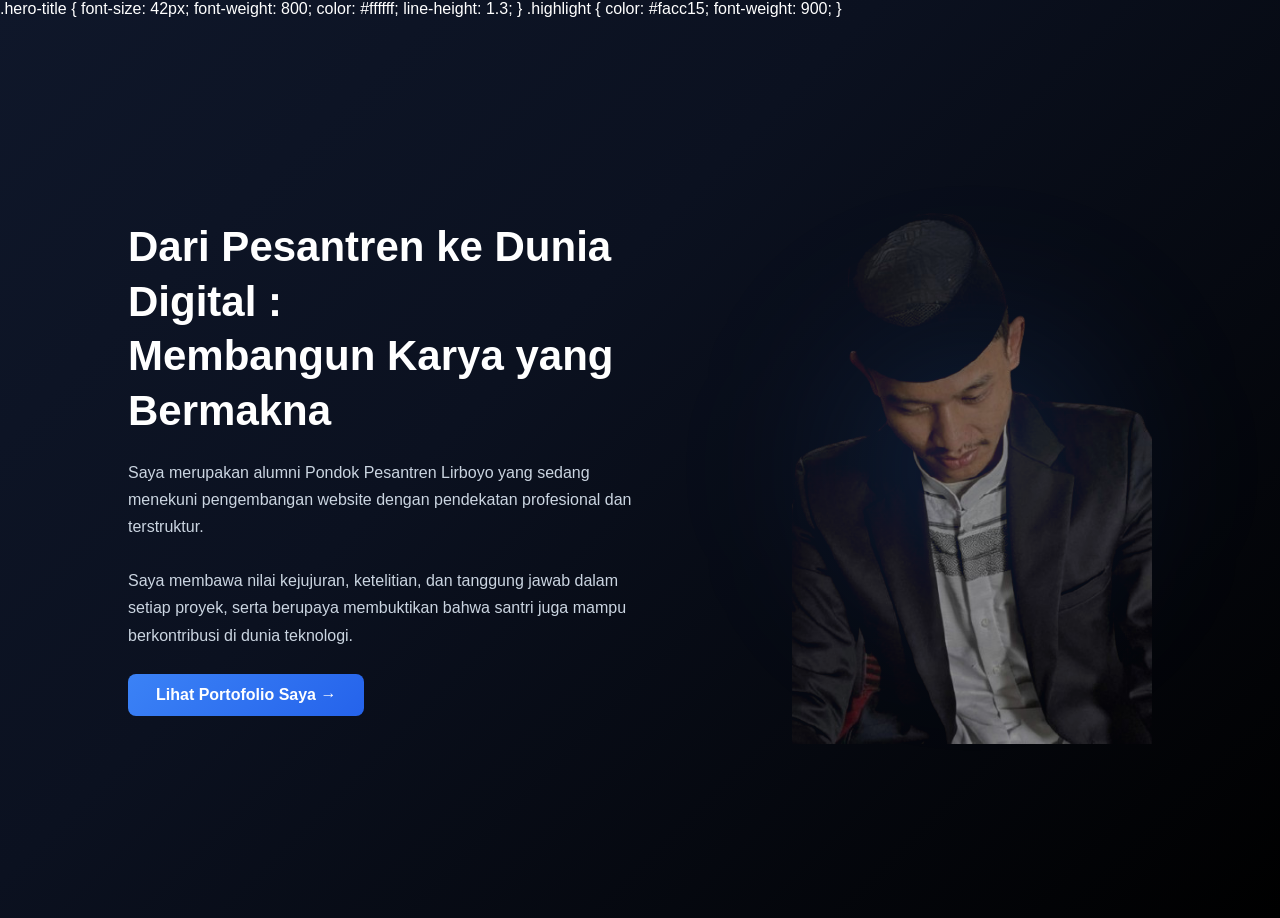
==== index.html @ 4171768c "Update index.html" ====
<!DOCTYPE html>
<html lang="id">
<head>
  <link rel="stylesheet" href="style.css">
<meta charset="UTF-8">
<meta name="viewport" content="width=device-width, initial-scale=1.0">
<title>Hazim Web Desain</title>

<style>
* {
  margin: 0;
  padding: 0;
  box-sizing: border-box;
}

body {
  font-family: Arial, sans-serif;
  color: white;

  /* GRADASI SAMA KAYAK WEB LU */
  background: linear-gradient(135deg, #0f172a 0%, #0b1120 40%, #000000 100%);
}

/* HERO */
.hero {
  display: flex;
  align-items: center;
  justify-content: space-between;
  padding: 80px 10%;
  min-height: 100vh;
}

/* TEXT */
.hero-text {
  max-width: 520px;
  animation: fadeUp 1s ease;
}

.hero-text h1 {
  font-size: 42px;
  line-height: 1.3;
  margin-bottom: 20px;
}

.hero-text p {
  color: #cbd5e1;
  line-height: 1.7;
  margin-bottom: 25px;
}

/* BUTTON */
.btn {
  display: inline-block;
  background: linear-gradient(135deg, #3b82f6, #2563eb);
  padding: 12px 28px;
  color: white;
  text-decoration: none;
  border-radius: 8px;
  transition: 0.3s ease;
}

.btn:hover {
  transform: translateY(-2px);
  box-shadow: 0 10px 25px rgba(59,130,246,0.4);
}

/* IMAGE AREA */
.hero-image {
  position: relative;
}

/* 🔥 BLENDING AURA (INI KUNCI NYATU) */
.hero-image::before {
  content: "";
  position: absolute;
  width: 350px;
  height: 350px;
  background: radial-gradient(circle, rgba(59,130,246,0.25), transparent 70%);
  top: 50%;
  left: 50%;
  transform: translate(-50%, -50%);
  filter: blur(80px);
  z-index: -1;
}

/* FOTO */
.hero-image img {
  max-width: 360px;

  /* 🔥 BLENDING REAL */
  mix-blend-mode: lighten;
  opacity: 0.95;

  filter:
    drop-shadow(0 30px 60px rgba(0,0,0,0.8))
    contrast(1.05)
    brightness(0.95);
}

/* TRANSITION */
.transition {
  position: fixed;
  inset: 0;
  background: #000;
  z-index: 999;
  opacity: 0;
  pointer-events: none;
  transition: 0.5s ease;
}

.transition.active {
  opacity: 1;
}

/* ANIMATION */
@keyframes fadeUp {
  from {
    opacity: 0;
    transform: translateY(40px);
  }
  to {
    opacity: 1;
    transform: translateY(0);
  }
}

/* MOBILE */
@media (max-width: 768px) {
  .hero {
    flex-direction: column;
    text-align: center;
  }

  .hero-image {
    margin-top: 40px;
  }
}
</style>
  .hero-title {
  font-size: 42px;
  font-weight: 800;
  color: #ffffff;
  line-height: 1.3;
}

.highlight {
  color: #facc15;
  font-weight: 900;
}
</head>

<body>

<div class="transition" id="transition"></div>

<section class="hero">

  <div class="hero-text">
    <h1 class="hero-title">
  Dari Pesantren ke Dunia Digital : <br>
  <span class="highlight">Membangun Karya</span> yang Bermakna
</h1>

    <p>
      Saya merupakan alumni Pondok Pesantren Lirboyo yang sedang menekuni 
      pengembangan website dengan pendekatan profesional dan terstruktur.
      <br><br>
      Saya membawa nilai kejujuran, ketelitian, dan tanggung jawab dalam setiap proyek,
      serta berupaya membuktikan bahwa santri juga mampu berkontribusi di dunia teknologi.
    </p>

    <a href="./home.html"
       class="btn"
       onclick="goPage(event)">
       Lihat Portofolio Saya →
    </a>
  </div>

  <div class="hero-image">
    <img src="branding.png" alt="Hazim">
  </div>

</section>

<script>
function goPage(e){
  e.preventDefault();
  document.getElementById('transition').classList.add('active');

  setTimeout(() => {
    window.location.href = "./home.html";
  }, 400);
}
</script>

</body>
</html>
---- style.css ----
.btn {
  background: #6c5ce7;
  color: white;
  padding: 12px 24px;
  border-radius: 8px;
  text-decoration: none;
  display: inline-block;
  font-weight: 600;
  transition: 0.3s;
}

.btn:hover {
  background: #5a4bd1;
}
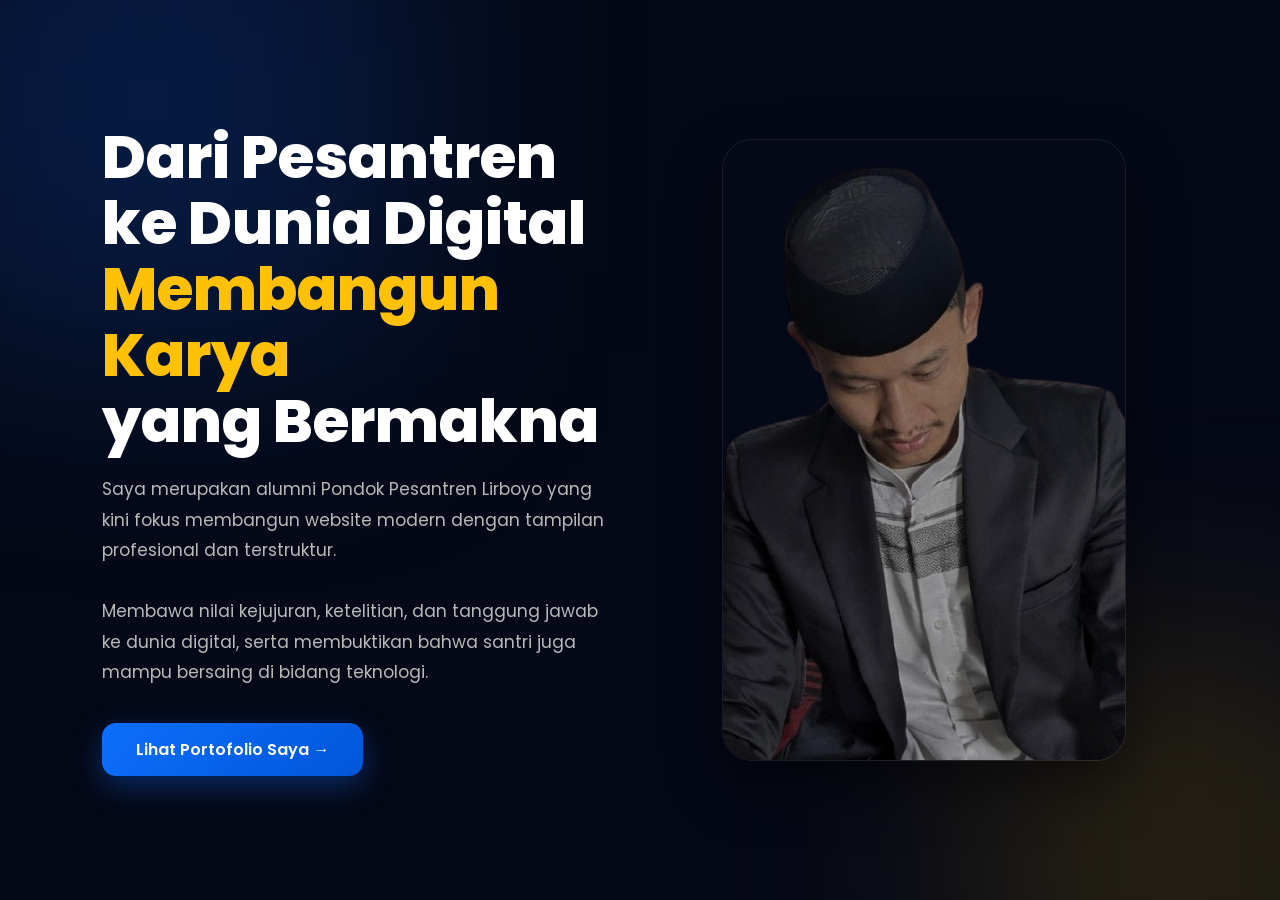
==== commit 176ba9f5: "Update index.html" ====
--- a/index.html
+++ b/index.html
@@ -1,152 +1,153 @@
 <!DOCTYPE html>
 <html lang="id">
 <head>
-  <link rel="stylesheet" href="style.css">
-<meta charset="UTF-8">
-<meta name="viewport" content="width=device-width, initial-scale=1.0">
-<title>Hazim Web Desain</title>
+  <meta charset="UTF-8">
+  <meta name="viewport" content="width=device-width, initial-scale=1.0">
+  <title>Hazim Web Desain</title>
 
-<style>
-* {
-  margin: 0;
-  padding: 0;
-  box-sizing: border-box;
-}
+  <link href="https://fonts.googleapis.com/css2?family=Poppins:wght@300;400;600;800&display=swap" rel="stylesheet">
 
-body {
-  font-family: Arial, sans-serif;
-  color: white;
+  <style>
+    *{
+      margin:0;
+      padding:0;
+      box-sizing:border-box;
+      font-family:'Poppins',sans-serif;
+    }
 
-  /* GRADASI SAMA KAYAK WEB LU */
-  background: linear-gradient(135deg, #0f172a 0%, #0b1120 40%, #000000 100%);
-}
+    body{
+      background:#050816;
+      color:white;
+      overflow:hidden;
+    }
 
-/* HERO */
-.hero {
-  display: flex;
-  align-items: center;
-  justify-content: space-between;
-  padding: 80px 10%;
-  min-height: 100vh;
-}
+    /* BACKGROUND EFFECT (SAMA PERSIS) */
+    body::before{
+      content:'';
+      position:fixed;
+      width:500px;
+      height:500px;
+      background:#0d6efd30;
+      filter:blur(120px);
+      top:-150px;
+      left:-100px;
+      z-index:-1;
+    }
 
-/* TEXT */
-.hero-text {
-  max-width: 520px;
-  animation: fadeUp 1s ease;
-}
+    body::after{
+      content:'';
+      position:fixed;
+      width:400px;
+      height:400px;
+      background:#ffc10725;
+      filter:blur(120px);
+      bottom:-150px;
+      right:-100px;
+      z-index:-1;
+    }
 
-.hero-text h1 {
-  font-size: 42px;
-  line-height: 1.3;
-  margin-bottom: 20px;
-}
+    /* HERO */
+    .hero{
+      min-height:100vh;
+      display:flex;
+      align-items:center;
+      justify-content:space-between;
+      padding:100px 8%;
+      gap:60px;
+    }
 
-.hero-text p {
-  color: #cbd5e1;
-  line-height: 1.7;
-  margin-bottom: 25px;
-}
+    .hero-text{
+      flex:1;
+      max-width:600px;
+      animation:fadeUp 1s ease;
+    }
 
-/* BUTTON */
-.btn {
-  display: inline-block;
-  background: linear-gradient(135deg, #3b82f6, #2563eb);
-  padding: 12px 28px;
-  color: white;
-  text-decoration: none;
-  border-radius: 8px;
-  transition: 0.3s ease;
-}
+    /* 🔥 JUDUL SAMA FEEL HOMEPAGE */
+    .hero-title{
+      font-size:60px;
+      line-height:1.1;
+      font-weight:800;
+      margin-bottom:20px;
+    }
 
-.btn:hover {
-  transform: translateY(-2px);
-  box-shadow: 0 10px 25px rgba(59,130,246,0.4);
-}
+    .highlight{
+      color:#ffc107;
+    }
 
-/* IMAGE AREA */
-.hero-image {
-  position: relative;
-}
+    .hero-text p{
+      color:#b9b9b9;
+      font-size:17px;
+      line-height:1.8;
+      margin-bottom:35px;
+    }
 
-/* 🔥 BLENDING AURA (INI KUNCI NYATU) */
-.hero-image::before {
-  content: "";
-  position: absolute;
-  width: 350px;
-  height: 350px;
-  background: radial-gradient(circle, rgba(59,130,246,0.25), transparent 70%);
-  top: 50%;
-  left: 50%;
-  transform: translate(-50%, -50%);
-  filter: blur(80px);
-  z-index: -1;
-}
+    .btn{
+      display:inline-block;
+      padding:14px 34px;
+      background:linear-gradient(135deg,#0d6efd,#0057d8);
+      border-radius:14px;
+      color:white;
+      text-decoration:none;
+      font-weight:600;
+      transition:.3s;
+      box-shadow:0 10px 30px rgba(13,110,253,.35);
+    }
 
-/* FOTO */
-.hero-image img {
-  max-width: 360px;
+    .btn:hover{
+      transform:translateY(-4px);
+    }
 
-  /* 🔥 BLENDING REAL */
-  mix-blend-mode: lighten;
-  opacity: 0.95;
+    .hero-image{
+      flex:1;
+      display:flex;
+      justify-content:center;
+    }
 
-  filter:
-    drop-shadow(0 30px 60px rgba(0,0,0,0.8))
-    contrast(1.05)
-    brightness(0.95);
-}
+    .hero-image img{
+      max-width:500px;
+      border-radius:30px;
+      box-shadow:0 25px 60px rgba(0,0,0,.45);
+      border:1px solid rgba(255,255,255,.08);
+    }
 
-/* TRANSITION */
-.transition {
-  position: fixed;
-  inset: 0;
-  background: #000;
-  z-index: 999;
-  opacity: 0;
-  pointer-events: none;
-  transition: 0.5s ease;
-}
+    /* TRANSITION */
+    .transition{
+      position:fixed;
+      inset:0;
+      background:#000;
+      opacity:0;
+      pointer-events:none;
+      transition:.5s;
+      z-index:999;
+    }
 
-.transition.active {
-  opacity: 1;
-}
+    .transition.active{
+      opacity:1;
+    }
 
-/* ANIMATION */
-@keyframes fadeUp {
-  from {
-    opacity: 0;
-    transform: translateY(40px);
-  }
-  to {
-    opacity: 1;
-    transform: translateY(0);
-  }
-}
+    @keyframes fadeUp{
+      from{
+        opacity:0;
+        transform:translateY(40px);
+      }
+      to{
+        opacity:1;
+        transform:translateY(0);
+      }
+    }
 
-/* MOBILE */
-@media (max-width: 768px) {
-  .hero {
-    flex-direction: column;
-    text-align: center;
-  }
+    @media(max-width:900px){
+      .hero{
+        flex-direction:column;
+        text-align:center;
+      }
 
-  .hero-image {
-    margin-top: 40px;
-  }
-}
-</style>
-  .hero-title {
-  font-size: 42px;
-  font-weight: 800;
-  color: #ffffff;
-  line-height: 1.3;
-}
+      .hero-title{
+        font-size:42px;
+      }
+    }
 
-.highlight {
-  color: #facc15;
-  font-weight: 900;
-}
+  </style>
 </head>
 
 <body>
@@ -156,28 +157,29 @@
 <section class="hero">
 
   <div class="hero-text">
+
     <h1 class="hero-title">
-  Dari Pesantren ke Dunia Digital : <br>
-  <span class="highlight">Membangun Karya</span> yang Bermakna
-</h1>
+      Dari Pesantren ke Dunia Digital <br>
+      <span class="highlight">Membangun Karya</span><br>
+      yang Bermakna
+    </h1>
 
     <p>
-      Saya merupakan alumni Pondok Pesantren Lirboyo yang sedang menekuni 
-      pengembangan website dengan pendekatan profesional dan terstruktur.
+      Saya merupakan alumni Pondok Pesantren Lirboyo yang kini fokus
+      membangun website modern dengan tampilan profesional dan terstruktur.
       <br><br>
-      Saya membawa nilai kejujuran, ketelitian, dan tanggung jawab dalam setiap proyek,
-      serta berupaya membuktikan bahwa santri juga mampu berkontribusi di dunia teknologi.
+      Membawa nilai kejujuran, ketelitian, dan tanggung jawab ke dunia digital,
+      serta membuktikan bahwa santri juga mampu bersaing di bidang teknologi.
     </p>
 
-    <a href="./home.html"
-       class="btn"
-       onclick="goPage(event)">
-       Lihat Portofolio Saya →
+    <a href="home.html" class="btn" onclick="goPage(event)">
+      Lihat Portofolio Saya →
     </a>
+
   </div>
 
   <div class="hero-image">
-    <img src="branding.png" alt="Hazim">
+    <img src="branding.png" alt="branding">
   </div>
 
 </section>
@@ -188,7 +190,7 @@
   document.getElementById('transition').classList.add('active');
 
   setTimeout(() => {
-    window.location.href = "./home.html";
+    window.location.href = "home.html";
   }, 400);
 }
 </script>
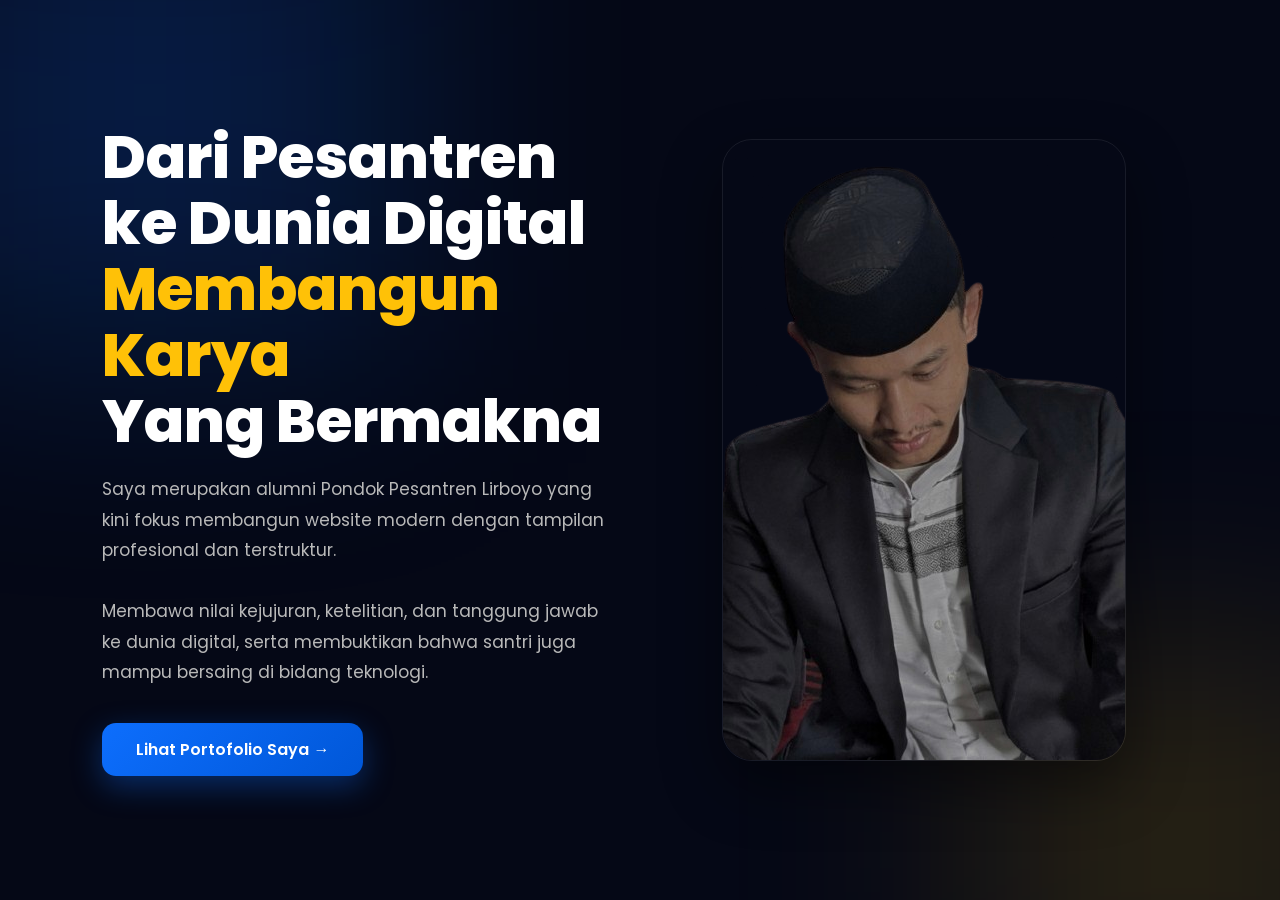
==== commit 21fd9337: "Update index.html" ====
--- a/index.html
+++ b/index.html
@@ -161,7 +161,7 @@
     <h1 class="hero-title">
       Dari Pesantren ke Dunia Digital <br>
       <span class="highlight">Membangun Karya</span><br>
-      yang Bermakna
+      Yang Bermakna
     </h1>
 
     <p>
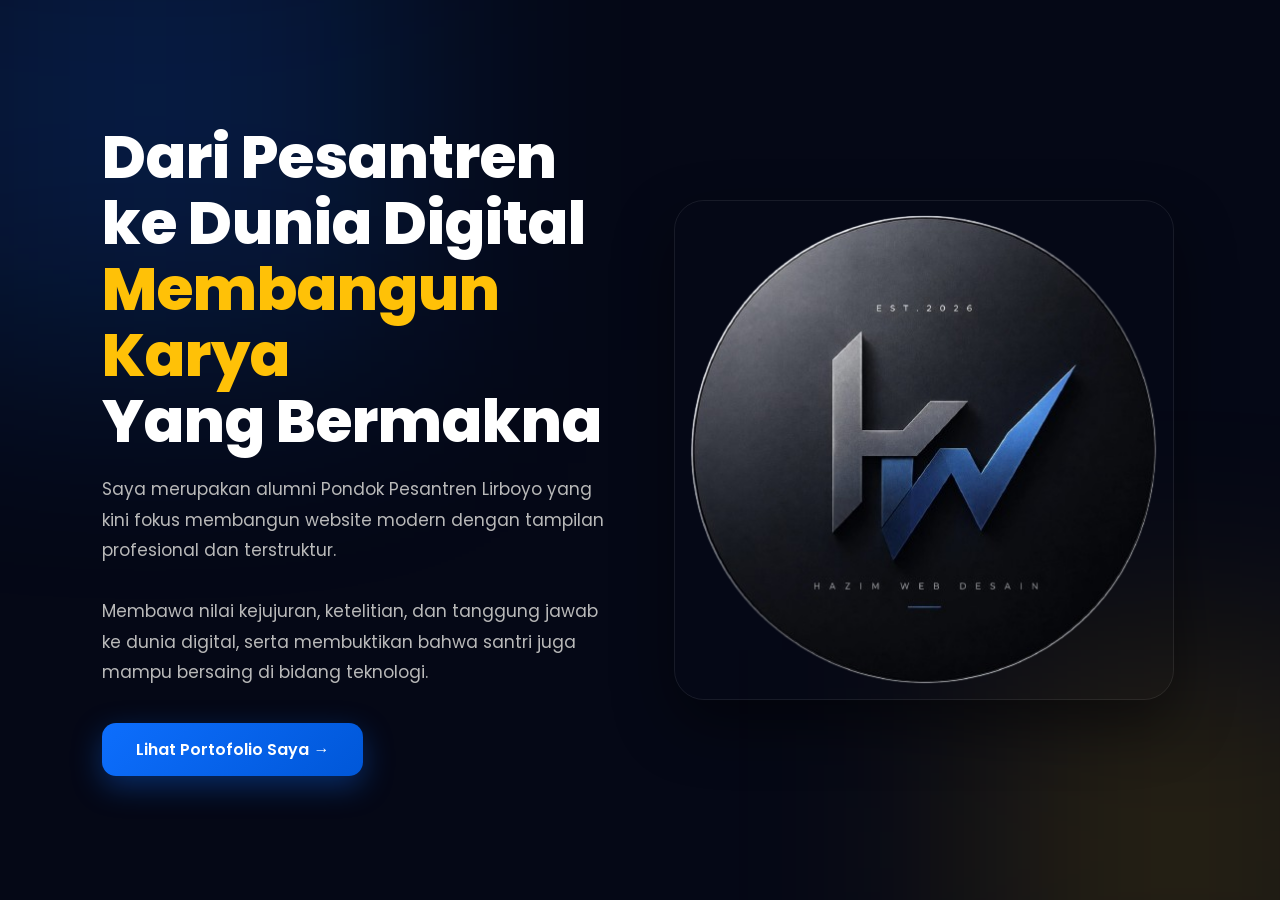
==== commit 9047278a: "Update index.html" ====
--- a/index.html
+++ b/index.html
@@ -179,7 +179,7 @@
   </div>
 
   <div class="hero-image">
-    <img src="branding.png" alt="branding">
+    <img src="logo.png" alt="logo">
   </div>
 
 </section>
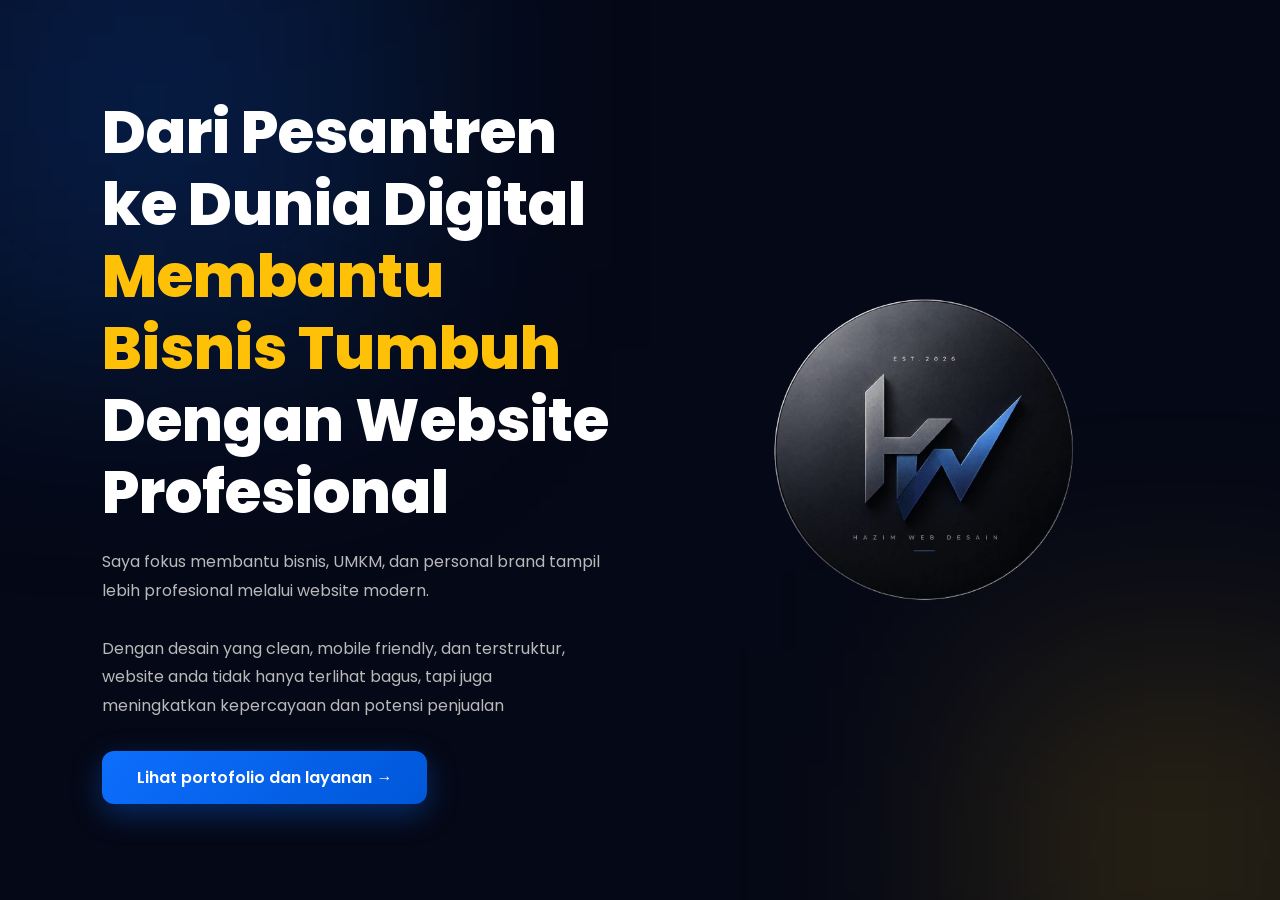
==== commit 3f6d35f2: "Update index.html" ====
--- a/index.html
+++ b/index.html
@@ -1,199 +1,194 @@
 <!DOCTYPE html>
 <html lang="id">
 <head>
-  <meta charset="UTF-8">
-  <meta name="viewport" content="width=device-width, initial-scale=1.0">
-  <title>Hazim Web Desain</title>
+<meta charset="UTF-8">
+<meta name="viewport" content="width=device-width, initial-scale=1.0">
+<title>Hazim Web Desain</title>
 
-  <link href="https://fonts.googleapis.com/css2?family=Poppins:wght@300;400;600;800&display=swap" rel="stylesheet">
+<link href="https://fonts.googleapis.com/css2?family=Poppins:wght@400;600;800&display=swap" rel="stylesheet">
 
-  <style>
-    *{
-      margin:0;
-      padding:0;
-      box-sizing:border-box;
-      font-family:'Poppins',sans-serif;
-    }
+<style>
+*{
+  margin:0;
+  padding:0;
+  box-sizing:border-box;
+  font-family:'Poppins',sans-serif;
+}
 
-    body{
-      background:#050816;
-      color:white;
-      overflow:hidden;
-    }
+body{
+  background:#050816;
+  color:white;
+  overflow-x:hidden;
+}
 
-    /* BACKGROUND EFFECT (SAMA PERSIS) */
-    body::before{
-      content:'';
-      position:fixed;
-      width:500px;
-      height:500px;
-      background:#0d6efd30;
-      filter:blur(120px);
-      top:-150px;
-      left:-100px;
-      z-index:-1;
-    }
+/* BACKGROUND GLOW */
+body::before{
+  content:'';
+  position:fixed;
+  width:500px;
+  height:500px;
+  background:#0d6efd30;
+  filter:blur(120px);
+  top:-150px;
+  left:-100px;
+  z-index:-1;
+}
 
-    body::after{
-      content:'';
-      position:fixed;
-      width:400px;
-      height:400px;
-      background:#ffc10725;
-      filter:blur(120px);
-      bottom:-150px;
-      right:-100px;
-      z-index:-1;
-    }
+body::after{
+  content:'';
+  position:fixed;
+  width:400px;
+  height:400px;
+  background:#ffc10725;
+  filter:blur(120px);
+  bottom:-150px;
+  right:-100px;
+  z-index:-1;
+}
 
-    /* HERO */
-    .hero{
-      min-height:100vh;
-      display:flex;
-      align-items:center;
-      justify-content:space-between;
-      padding:100px 8%;
-      gap:60px;
-    }
+/* HERO */
+.hero{
+  min-height:100vh;
+  display:flex;
+  align-items:center;
+  justify-content:space-between;
+  padding:80px 8%;
+  gap:60px;
+  flex-wrap:wrap;
+}
 
-    .hero-text{
-      flex:1;
-      max-width:600px;
-      animation:fadeUp 1s ease;
-    }
+/* TEXT */
+.hero-text{
+  flex:1;
+  min-width:300px;
+  animation:fadeUp 1s ease;
+}
 
-    /* 🔥 JUDUL SAMA FEEL HOMEPAGE */
-    .hero-title{
-      font-size:60px;
-      line-height:1.1;
-      font-weight:800;
-      margin-bottom:20px;
-    }
+.hero-text h1{
+  font-size:60px;
+  line-height:1.2;
+  font-weight:800;
+  margin-bottom:20px;
+}
 
-    .highlight{
-      color:#ffc107;
-    }
+.hero-text span{
+  color:#ffc107;
+}
 
-    .hero-text p{
-      color:#b9b9b9;
-      font-size:17px;
-      line-height:1.8;
-      margin-bottom:35px;
-    }
+.hero-text p{
+  color:#b9b9b9;
+  line-height:1.8;
+  margin-bottom:30px;
+  max-width:600px;
+}
 
-    .btn{
-      display:inline-block;
-      padding:14px 34px;
-      background:linear-gradient(135deg,#0d6efd,#0057d8);
-      border-radius:14px;
-      color:white;
-      text-decoration:none;
-      font-weight:600;
-      transition:.3s;
-      box-shadow:0 10px 30px rgba(13,110,253,.35);
-    }
+/* BUTTON */
+.btn{
+  display:inline-block;
+  padding:14px 35px;
+  background:linear-gradient(135deg,#0d6efd,#0057d8);
+  border-radius:12px;
+  text-decoration:none;
+  color:white;
+  font-weight:600;
+  transition:.3s;
+  box-shadow:0 10px 30px rgba(13,110,253,.35);
+}
 
-    .btn:hover{
-      transform:translateY(-4px);
-    }
+.btn:hover{
+  transform:translateY(-4px);
+}
 
-    .hero-image{
-      flex:1;
-      display:flex;
-      justify-content:center;
-    }
+/* IMAGE */
+.hero-image{
+  flex:1;
+  min-width:300px;
+  display:flex;
+  justify-content:center;
+}
 
-    .hero-image img{
-      max-width:500px;
-      border-radius:30px;
-      box-shadow:0 25px 60px rgba(0,0,0,.45);
-      border:1px solid rgba(255,255,255,.08);
-    }
+/* 🔥 LOGO ANIMASI */
+.hero-image img{
+  max-width:320px;
 
-    /* TRANSITION */
-    .transition{
-      position:fixed;
-      inset:0;
-      background:#000;
-      opacity:0;
-      pointer-events:none;
-      transition:.5s;
-      z-index:999;
-    }
+  animation:
+    float 4s ease-in-out infinite,
+    glow 3s ease-in-out infinite,
+    fadeIn 1s ease;
 
-    .transition.active{
-      opacity:1;
-    }
+}
 
-    @keyframes fadeUp{
-      from{
-        opacity:0;
-        transform:translateY(40px);
-      }
-      to{
-        opacity:1;
-        transform:translateY(0);
-      }
-    }
+/* FLOAT */
+@keyframes float{
+  0%{transform:translateY(0)}
+  50%{transform:translateY(-15px)}
+  100%{transform:translateY(0)}
+}
 
-    @media(max-width:900px){
-      .hero{
-        flex-direction:column;
-        text-align:center;
-      }
+/* GLOW */
+@keyframes glow{
+  0%{filter:drop-shadow(0 0 10px rgba(255,193,7,0.2))}
+  50%{filter:drop-shadow(0 0 35px rgba(255,193,7,0.7))}
+  100%{filter:drop-shadow(0 0 10px rgba(255,193,7,0.2))}
+}
 
-      .hero-title{
-        font-size:42px;
-      }
-    }
+/* FADE */
+@keyframes fadeUp{
+  from{opacity:0;transform:translateY(40px)}
+  to{opacity:1;transform:translateY(0)}
+}
 
-  </style>
+@keyframes fadeIn{
+  from{opacity:0}
+  to{opacity:1}
+}
+
+/* MOBILE */
+@media(max-width:900px){
+  .hero{
+    flex-direction:column;
+    text-align:center;
+  }
+
+  .hero-text h1{
+    font-size:42px;
+  }
+}
+</style>
+
 </head>
 
 <body>
-
-<div class="transition" id="transition"></div>
 
 <section class="hero">
 
   <div class="hero-text">
 
-    <h1 class="hero-title">
+    <h1>
       Dari Pesantren ke Dunia Digital <br>
-      <span class="highlight">Membangun Karya</span><br>
-      Yang Bermakna
+      <span>Membantu Bisnis Tumbuh</span> Dengan Website Profesional
     </h1>
 
     <p>
-      Saya merupakan alumni Pondok Pesantren Lirboyo yang kini fokus
-      membangun website modern dengan tampilan profesional dan terstruktur.
+      Saya fokus membantu bisnis, UMKM, dan personal brand
+      tampil lebih profesional melalui website modern.
       <br><br>
-      Membawa nilai kejujuran, ketelitian, dan tanggung jawab ke dunia digital,
-      serta membuktikan bahwa santri juga mampu bersaing di bidang teknologi.
+      Dengan desain yang clean, mobile friendly, dan terstruktur,
+      website anda tidak hanya terlihat bagus,
+      tapi juga meningkatkan kepercayaan dan potensi penjualan
     </p>
 
-    <a href="home.html" class="btn" onclick="goPage(event)">
-      Lihat Portofolio Saya →
+    <a href="home.html" class="btn">
+      Lihat portofolio dan layanan →
     </a>
 
   </div>
 
   <div class="hero-image">
-    <img src="logo.png" alt="logo">
+    <img src="logo.png" alt="Hazim Logo">
   </div>
 
 </section>
 
-<script>
-function goPage(e){
-  e.preventDefault();
-  document.getElementById('transition').classList.add('active');
-
-  setTimeout(() => {
-    window.location.href = "home.html";
-  }, 400);
-}
-</script>
-
 </body>
 </html>
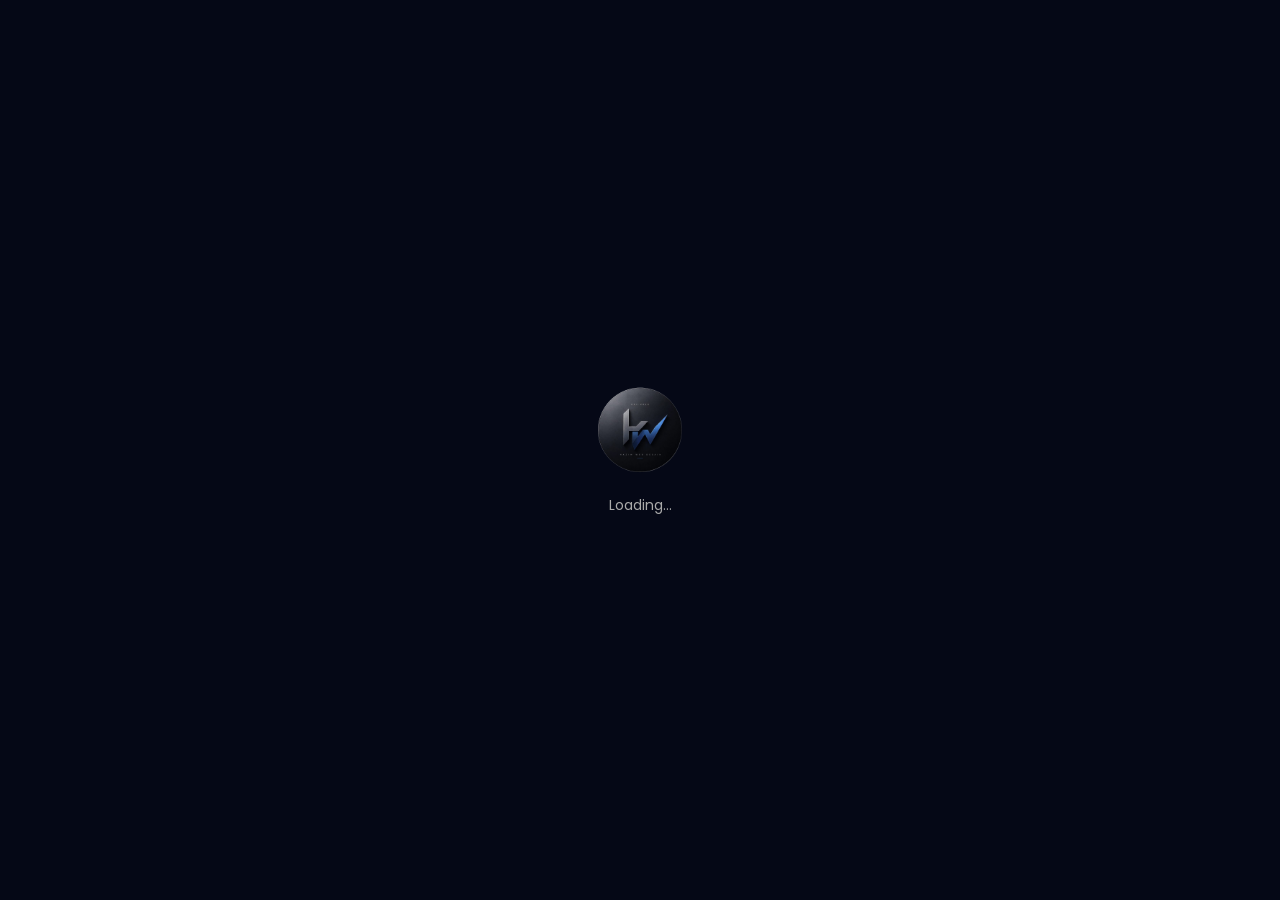
==== commit 4b452bcb: "Add files via upload" ====
--- a/index.html
+++ b/index.html
@@ -5,190 +5,387 @@
 <meta name="viewport" content="width=device-width, initial-scale=1.0">
 <title>Hazim Web Desain</title>
 
-<link href="https://fonts.googleapis.com/css2?family=Poppins:wght@400;600;800&display=swap" rel="stylesheet">
+<link href="https://fonts.googleapis.com/css2?family=Poppins:wght@300;400;600;800&display=swap" rel="stylesheet">
 
 <style>
-*{
-  margin:0;
-  padding:0;
-  box-sizing:border-box;
-  font-family:'Poppins',sans-serif;
-}
+
+*{margin:0;padding:0;box-sizing:border-box;font-family:'Poppins',sans-serif;}
 
 body{
-  background:#050816;
-  color:white;
-  overflow-x:hidden;
-}
-
-/* BACKGROUND GLOW */
-body::before{
-  content:'';
-  position:fixed;
-  width:500px;
-  height:500px;
-  background:#0d6efd30;
-  filter:blur(120px);
-  top:-150px;
-  left:-100px;
-  z-index:-1;
-}
-
-body::after{
-  content:'';
-  position:fixed;
-  width:400px;
-  height:400px;
-  background:#ffc10725;
-  filter:blur(120px);
-  bottom:-150px;
-  right:-100px;
-  z-index:-1;
+background:#050816;
+color:white;
+overflow:hidden;
+}
+
+/* LOADER */
+.loader{
+position:fixed;
+width:100%;
+height:100%;
+background:#050816;
+display:flex;
+align-items:center;
+justify-content:center;
+flex-direction:column;
+z-index:99999;
+}
+
+.loader img{width:90px;margin-bottom:20px;}
+.loader-text{color:#aaa;font-size:14px;}
+
+/* FADE */
+.fade{animation:fade .5s ease;}
+@keyframes fade{
+from{opacity:0;transform:translateY(10px);}
+to{opacity:1;transform:translateY(0);}
 }
 
 /* HERO */
 .hero{
-  min-height:100vh;
-  display:flex;
-  align-items:center;
-  justify-content:space-between;
-  padding:80px 8%;
-  gap:60px;
-  flex-wrap:wrap;
-}
-
-/* TEXT */
-.hero-text{
-  flex:1;
-  min-width:300px;
-  animation:fadeUp 1s ease;
-}
-
-.hero-text h1{
-  font-size:60px;
-  line-height:1.2;
-  font-weight:800;
-  margin-bottom:20px;
-}
-
-.hero-text span{
-  color:#ffc107;
-}
-
-.hero-text p{
-  color:#b9b9b9;
-  line-height:1.8;
-  margin-bottom:30px;
-  max-width:600px;
-}
-
-/* BUTTON */
-.btn{
-  display:inline-block;
-  padding:14px 35px;
-  background:linear-gradient(135deg,#0d6efd,#0057d8);
-  border-radius:12px;
-  text-decoration:none;
-  color:white;
-  font-weight:600;
-  transition:.3s;
-  box-shadow:0 10px 30px rgba(13,110,253,.35);
-}
-
-.btn:hover{
-  transform:translateY(-4px);
-}
-
-/* IMAGE */
-.hero-image{
-  flex:1;
-  min-width:300px;
-  display:flex;
-  justify-content:center;
-}
-
-/* 🔥 LOGO ANIMASI */
-.hero-image img{
-  max-width:320px;
-
-  animation:
-    float 4s ease-in-out infinite,
-    glow 3s ease-in-out infinite,
-    fadeIn 1s ease;
-
+height:100vh;
+display:flex;
+flex-direction:column;
+justify-content:center;
+align-items:center;
+text-align:center;
+padding:20px;
+}
+
+.hero h1{font-size:46px;max-width:800px;}
+.hero span{color:#ffc107;}
+.hero p{color:#aaa;max-width:600px;margin:20px 0;}
+
+.hero-btn{
+padding:14px 30px;
+border:1px solid rgba(255,255,255,.2);
+border-radius:12px;
+cursor:pointer;
+}
+
+.trust{
+margin-top:30px;
+font-size:13px;
+color:#888;
+line-height:1.8;
+}
+
+/* PRICING */
+.pricing{
+display:none;
+height:100vh;
+overflow:auto;
+padding:100px 8%;
+}
+
+.cards{
+display:grid;
+grid-template-columns:repeat(auto-fit,minmax(260px,1fr));
+gap:25px;
+}
+
+.card{
+background:linear-gradient(145deg,#0b132b,#1c2541);
+padding:30px;
+border-radius:20px;
+border:1px solid rgba(255,255,255,.1);
+cursor:pointer;
+transition:.3s;
+position:relative;
+overflow:hidden;
+}
+
+.card::after{
+content:'';
+position:absolute;
+width:200px;
+height:200px;
+background:#ffc10722;
+border-radius:50%;
+top:-80px;
+right:-80px;
+}
+
+.card:hover{
+transform:translateY(-8px) scale(1.02);
+border-color:#ffc107;
+}
+
+.old{text-decoration:line-through;color:#777;}
+.price{font-size:36px;color:#ffc107;font-weight:800;}
+.desc{color:#bbb;font-size:14px;margin-top:10px;}
+
+/* POPUP */
+.popup{
+position:fixed;
+top:0;
+left:0;
+width:100%;
+height:100%;
+background:rgba(0,0,0,.6);
+backdrop-filter:blur(12px);
+display:none;
+align-items:center;
+justify-content:center;
+z-index:99999;
+}
+
+.popup-box{
+background:#08111f;
+padding:30px;
+border-radius:20px;
+max-width:500px;
+width:100%;
+}
+
+.close{
+float:right;
+cursor:pointer;
+}
+
+/* TESTIMONI */
+.testimoni{
+display:none;
+padding:100px 8%;
+height:100vh;
+overflow:auto;
+text-align:center;
+}
+
+.testimoni img{
+width:100%;
+max-width:260px;
+margin:10px;
+border-radius:12px;
+transition:.3s;
+}
+
+.testimoni img:hover{
+transform:scale(1.05);
+}
+
+/* FLOAT WA */
+.menu-btn{
+position:fixed;
+bottom:80px; /* NAIK BIAR GAK KETUTUP */
+right:25px;
+width:60px;
+height:60px;
+background:#25D366;
+border-radius:50%;
+display:flex;
+align-items:center;
+justify-content:center;
+cursor:pointer;
+z-index:9999;
+}
+
+/* MENU */
+.menu{
+display:none;
+position:fixed;
+bottom:150px;
+right:25px;
+flex-direction:column;
+gap:10px;
+z-index:9999;
+}
+
+.menu a{
+background:#111;
+padding:10px;
+border-radius:10px;
+color:white;
+text-decoration:none;
+}
+
+/* BOTTOM MENU */
+.bottom-menu{
+position:fixed;
+bottom:0;
+width:100%;
+background:#08111f;
+display:flex;
+justify-content:space-around;
+padding:14px;
+border-top:1px solid rgba(255,255,255,.1);
+z-index:10;
+}
+
+.bottom-menu div{
+cursor:pointer;
+font-size:13px;
+color:#aaa;
+}
+
+/* FOOTER */
+footer{
+text-align:center;
+padding:20px;
+font-size:12px;
+color:#777;
+}
+
+footer img{
+width:18px;
+vertical-align:middle;
+margin-right:5px;
+}
+
+</style>
+</head>
+
+<body>
+
+<!-- LOADER -->
+<div class="loader" id="loader">
+<img src="logo.png">
+<div class="loader-text" id="loaderText">Loading...</div>
+</div>
+
+<!-- HERO -->
+<div class="hero fade" id="hero" style="display:none;">
+<h1>Bukan Sekadar Website,<br><span>Ini Alat Bikin Orang Percaya & Langsung Chat</span></h1>
+<p>Website yang meningkatkan trust dan bikin customer yakin dalam hitungan detik.</p>
+<div class="hero-btn" onclick="goPricing()">Lihat Paket</div>
+<div class="trust">✔ Premium • ✔ Fast • ✔ Mobile • ✔ Revisi • ✔ Branding</div>
+</div>
+
+<!-- PRICING -->
+<div class="pricing fade" id="pricing">
+<h2>Paket Website</h2>
+
+<div class="cards">
+
+<div class="card" onclick="openPopup('Link Bio','Detail lengkap paket Link Bio...')">
+<h3>Link Bio</h3>
+<div class="old">599K</div>
+<div class="price">399K</div>
+<div class="desc">Untuk personal branding profesional.</div>
+</div>
+
+<div class="card" onclick="openPopup('Landing Page','Detail lengkap Landing Page...')">
+<h3>Landing Page</h3>
+<div class="old">700K</div>
+<div class="price">500K</div>
+<div class="desc">Fokus meningkatkan closing.</div>
+</div>
+
+<div class="card" onclick="openPopup('Toko Online','Detail lengkap Toko Online...')">
+<h3>Toko Online</h3>
+<div class="old">800K</div>
+<div class="price">600K</div>
+<div class="desc">Jualan lebih profesional.</div>
+</div>
+
+<div class="card" onclick="openPopup('Custom','Free konsultasi sesuai kebutuhan')">
+<h3>Custom</h3>
+<div class="price">DM Only</div>
+</div>
+
+</div>
+
+<footer>
+<img src="logo.png"> HazimWeb Desain
+</footer>
+
+</div>
+
+<!-- TESTIMONI -->
+<div class="testimoni fade" id="testimoni">
+<h2>Testimoni Client</h2>
+
+<img src="testi1.jpg">
+<img src="testi2.jpg">
+<img src="testi3.jpg">
+<img src="testi4.jpg">
+
+</div>
+
+<!-- POPUP -->
+<div class="popup" id="popup">
+<div class="popup-box">
+<span class="close" onclick="closePopup()">✖</span>
+<h3 id="popupTitle"></h3>
+<p id="popupText"></p>
+</div>
+</div>
+
+<!-- FLOAT -->
+<div class="menu" id="menu">
+<a href="https://wa.me/6287841232441">WhatsApp</a>
+<a href="https://www.instagram.com/haaaz.id">Instagram</a>
+</div>
+
+<div class="menu-btn" onclick="toggleMenu()">
+<img src="https://cdn-icons-png.flaticon.com/512/733/733585.png" width="30">
+</div>
+
+<!-- BOTTOM MENU -->
+<div class="bottom-menu">
+<div onclick="fakeLoad(goHero)">Menu</div>
+<div onclick="fakeLoad(goTestimoni)">Testimoni</div>
+<div onclick="window.open('https://instagram.com/haaaz.id')">Instagram</div>
+</div>
+
+<script>
+
+/* FAKE LOADING */
+function fakeLoad(callback){
+loader.style.display="flex";
+setTimeout(()=>{
+loader.style.display="none";
+callback();
+},1200);
+}
+
+/* INITIAL LOAD */
+window.onload=()=>{
+setTimeout(()=>{
+loader.style.display="none";
+hero.style.display="flex";
+},2000);
+};
+
+/* NAV */
+function goPricing(){
+hero.style.display="none";
+pricing.style.display="block";
+document.body.style.overflow="auto";
+}
+
+function goHero(){
+pricing.style.display="none";
+testimoni.style.display="none";
+hero.style.display="flex";
+document.body.style.overflow="hidden";
+}
+
+function goTestimoni(){
+pricing.style.display="none";
+hero.style.display="none";
+testimoni.style.display="block";
+document.body.style.overflow="auto";
+}
+
+/* POPUP */
+function openPopup(t,x){
+popup.style.display="flex";
+popupTitle.innerText=t;
+popupText.innerText=x;
+document.body.style.overflow="hidden";
+}
+
+function closePopup(){
+popup.style.display="none";
+document.body.style.overflow="auto";
 }
 
 /* FLOAT */
-@keyframes float{
-  0%{transform:translateY(0)}
-  50%{transform:translateY(-15px)}
-  100%{transform:translateY(0)}
-}
-
-/* GLOW */
-@keyframes glow{
-  0%{filter:drop-shadow(0 0 10px rgba(255,193,7,0.2))}
-  50%{filter:drop-shadow(0 0 35px rgba(255,193,7,0.7))}
-  100%{filter:drop-shadow(0 0 10px rgba(255,193,7,0.2))}
-}
-
-/* FADE */
-@keyframes fadeUp{
-  from{opacity:0;transform:translateY(40px)}
-  to{opacity:1;transform:translateY(0)}
-}
-
-@keyframes fadeIn{
-  from{opacity:0}
-  to{opacity:1}
-}
-
-/* MOBILE */
-@media(max-width:900px){
-  .hero{
-    flex-direction:column;
-    text-align:center;
-  }
-
-  .hero-text h1{
-    font-size:42px;
-  }
-}
-</style>
-
-</head>
-
-<body>
-
-<section class="hero">
-
-  <div class="hero-text">
-
-    <h1>
-      Dari Pesantren ke Dunia Digital <br>
-      <span>Membantu Bisnis Tumbuh</span> Dengan Website Profesional
-    </h1>
-
-    <p>
-      Saya fokus membantu bisnis, UMKM, dan personal brand
-      tampil lebih profesional melalui website modern.
-      <br><br>
-      Dengan desain yang clean, mobile friendly, dan terstruktur,
-      website anda tidak hanya terlihat bagus,
-      tapi juga meningkatkan kepercayaan dan potensi penjualan
-    </p>
-
-    <a href="home.html" class="btn">
-      Lihat portofolio dan layanan →
-    </a>
-
-  </div>
-
-  <div class="hero-image">
-    <img src="logo.png" alt="Hazim Logo">
-  </div>
-
-</section>
+function toggleMenu(){
+menu.style.display = menu.style.display==="flex"?"none":"flex";
+}
+
+</script>
 
 </body>
-</html>
+</html>
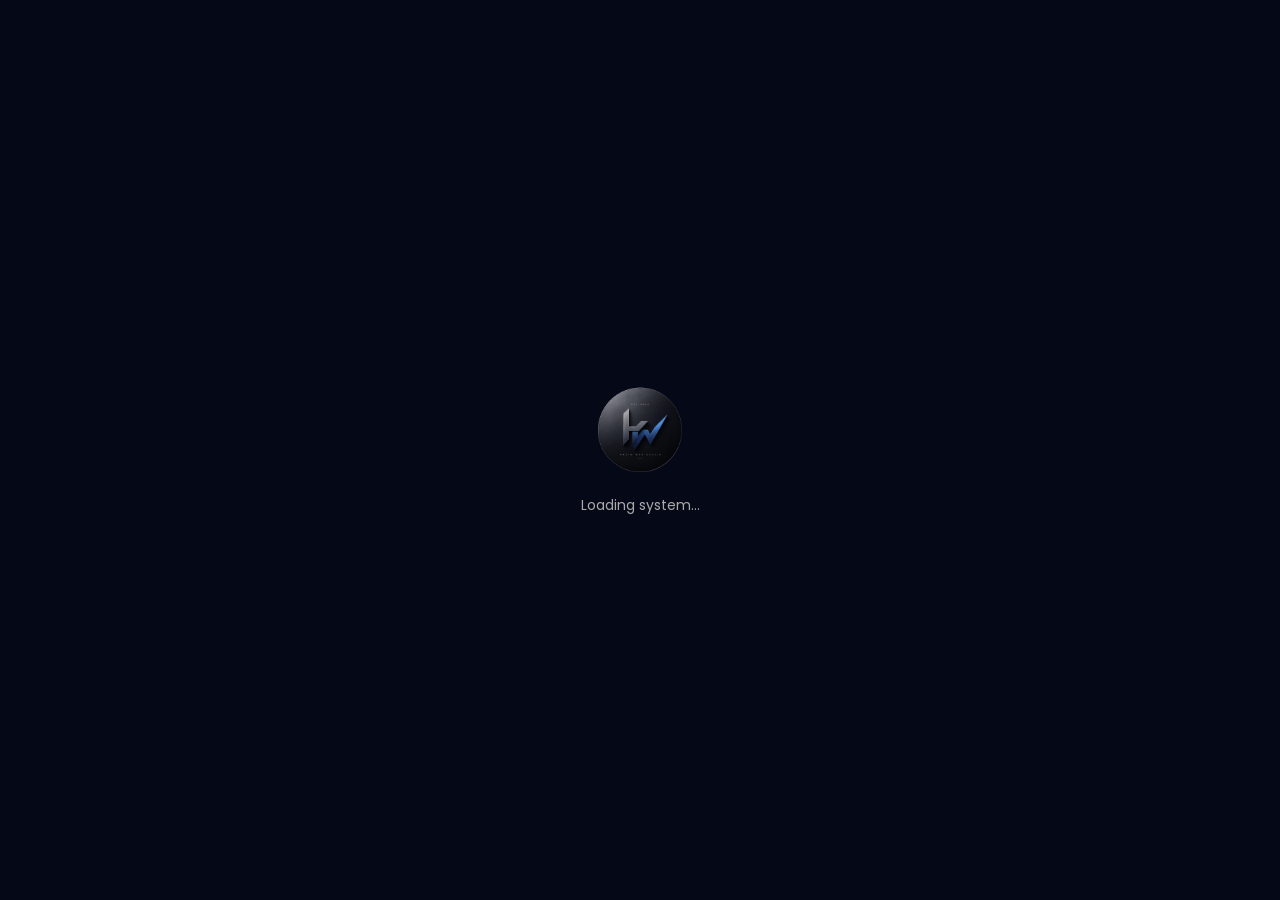
==== commit 6b90a96b: "Rename tes.html to index.html" ====
--- a/index.html
+++ b/index.html
@@ -14,7 +14,7 @@
 body{
 background:#050816;
 color:white;
-overflow:hidden;
+overflow-x:hidden;
 }
 
 /* LOADER */
@@ -33,47 +33,48 @@
 .loader img{width:90px;margin-bottom:20px;}
 .loader-text{color:#aaa;font-size:14px;}
 
-/* FADE */
-.fade{animation:fade .5s ease;}
-@keyframes fade{
-from{opacity:0;transform:translateY(10px);}
-to{opacity:1;transform:translateY(0);}
-}
-
 /* HERO */
 .hero{
-height:100vh;
+min-height:100vh;
 display:flex;
 flex-direction:column;
 justify-content:center;
 align-items:center;
 text-align:center;
-padding:20px;
-}
-
-.hero h1{font-size:46px;max-width:800px;}
+padding:40px 20px;
+max-width:900px;
+margin:auto;
+}
+
+.hero h1{
+font-size:38px;
+font-weight:700;
+line-height:1.3;
+max-width:700px;
+}
+
 .hero span{color:#ffc107;}
-.hero p{color:#aaa;max-width:600px;margin:20px 0;}
-
-.hero-btn{
-padding:14px 30px;
-border:1px solid rgba(255,255,255,.2);
-border-radius:12px;
-cursor:pointer;
-}
-
+
+.hero p{
+color:#9aa0a6;
+max-width:600px;
+margin:20px 0;
+line-height:1.7;
+font-size:15px;
+}
+
+/* TRUST POINT */
 .trust{
 margin-top:30px;
 font-size:13px;
 color:#888;
-line-height:1.8;
+line-height:2;
 }
 
 /* PRICING */
 .pricing{
 display:none;
-height:100vh;
-overflow:auto;
+min-height:100vh;
 padding:100px 8%;
 }
 
@@ -110,8 +111,7 @@
 border-color:#ffc107;
 }
 
-.old{text-decoration:line-through;color:#777;}
-.price{font-size:36px;color:#ffc107;font-weight:800;}
+.price{font-size:30px;color:#ffc107;font-weight:800;}
 .desc{color:#bbb;font-size:14px;margin-top:10px;}
 
 /* POPUP */
@@ -135,38 +135,20 @@
 border-radius:20px;
 max-width:500px;
 width:100%;
+max-height:80vh;
+overflow:auto;
 }
 
 .close{
 float:right;
 cursor:pointer;
-}
-
-/* TESTIMONI */
-.testimoni{
-display:none;
-padding:100px 8%;
-height:100vh;
-overflow:auto;
-text-align:center;
-}
-
-.testimoni img{
-width:100%;
-max-width:260px;
-margin:10px;
-border-radius:12px;
-transition:.3s;
-}
-
-.testimoni img:hover{
-transform:scale(1.05);
-}
-
-/* FLOAT WA */
+font-size:18px;
+}
+
+/* FLOAT */
 .menu-btn{
 position:fixed;
-bottom:80px; /* NAIK BIAR GAK KETUTUP */
+bottom:25px;
 right:25px;
 width:60px;
 height:60px;
@@ -179,15 +161,13 @@
 z-index:9999;
 }
 
-/* MENU */
 .menu{
 display:none;
 position:fixed;
-bottom:150px;
+bottom:100px;
 right:25px;
 flex-direction:column;
 gap:10px;
-z-index:9999;
 }
 
 .menu a{
@@ -198,38 +178,20 @@
 text-decoration:none;
 }
 
-/* BOTTOM MENU */
-.bottom-menu{
+/* NAV */
+.nav{
 position:fixed;
-bottom:0;
-width:100%;
-background:#08111f;
+top:0;
+right:0;
+padding:20px;
 display:flex;
-justify-content:space-around;
-padding:14px;
-border-top:1px solid rgba(255,255,255,.1);
-z-index:10;
-}
-
-.bottom-menu div{
-cursor:pointer;
-font-size:13px;
-color:#aaa;
-}
-
-/* FOOTER */
-footer{
-text-align:center;
-padding:20px;
-font-size:12px;
-color:#777;
-}
-
-footer img{
-width:18px;
-vertical-align:middle;
-margin-right:5px;
-}
+gap:20px;
+font-size:14px;
+z-index:999;
+}
+
+.nav div{cursor:pointer;color:#aaa;}
+.nav div:hover{color:white;}
 
 </style>
 </head>
@@ -239,65 +201,73 @@
 <!-- LOADER -->
 <div class="loader" id="loader">
 <img src="logo.png">
-<div class="loader-text" id="loaderText">Loading...</div>
+<div class="loader-text" id="loaderText">Loading system...</div>
+</div>
+
+<!-- NAV -->
+<div class="nav">
+<div onclick="goHero()">Home</div>
+<div onclick="goPricing()">Paket</div>
+<div onclick="window.open('https://www.instagram.com/haaaz.id')">Instagram</div>
 </div>
 
 <!-- HERO -->
-<div class="hero fade" id="hero" style="display:none;">
-<h1>Bukan Sekadar Website,<br><span>Ini Alat Bikin Orang Percaya & Langsung Chat</span></h1>
-<p>Website yang meningkatkan trust dan bikin customer yakin dalam hitungan detik.</p>
-<div class="hero-btn" onclick="goPricing()">Lihat Paket</div>
-<div class="trust">✔ Premium • ✔ Fast • ✔ Mobile • ✔ Revisi • ✔ Branding</div>
+<div class="hero" id="hero" style="display:none;">
+<h1>
+Website Bukan Cuma Tampilan...<br>
+<span>Tapi Alat Bikin Orang Percaya & Langsung Chat Anda</span>
+</h1>
+
+<p>
+Banyak bisnis gagal closing bukan karena produknya jelek,
+tapi karena terlihat tidak meyakinkan.
+Website ini dirancang untuk membangun trust dalam hitungan detik,
+membuat calon customer merasa aman, profesional, dan siap membeli.
+</p>
+
+<div class="trust">
+✔ Tampilan Premium Level Agency<br>
+✔ Struktur Copywriting Fokus Closing<br>
+✔ Mobile Friendly Semua Device<br>
+✔ Loading Cepat & Nyaman Dilihat<br>
+✔ Revisi Sampai Jadi<br>
+✔ Meningkatkan Value & Harga Jual Bisnis Anda
+</div>
+
 </div>
 
 <!-- PRICING -->
-<div class="pricing fade" id="pricing">
-<h2>Paket Website</h2>
+<div class="pricing" id="pricing">
+
+<h2 style="margin-bottom:30px;">Paket Website</h2>
 
 <div class="cards">
 
-<div class="card" onclick="openPopup('Link Bio','Detail lengkap paket Link Bio...')">
+<div class="card" onclick="openPopup('Link Bio',linkbio)">
 <h3>Link Bio</h3>
-<div class="old">599K</div>
-<div class="price">399K</div>
-<div class="desc">Untuk personal branding profesional.</div>
-</div>
-
-<div class="card" onclick="openPopup('Landing Page','Detail lengkap Landing Page...')">
+<div class="price">Start Project</div>
+<div class="desc">Untuk personal branding & jualan sederhana</div>
+</div>
+
+<div class="card" onclick="openPopup('Landing Page',landing)">
 <h3>Landing Page</h3>
-<div class="old">700K</div>
-<div class="price">500K</div>
-<div class="desc">Fokus meningkatkan closing.</div>
-</div>
-
-<div class="card" onclick="openPopup('Toko Online','Detail lengkap Toko Online...')">
+<div class="price">High Conversion</div>
+<div class="desc">Fokus meningkatkan closing & trust</div>
+</div>
+
+<div class="card" onclick="openPopup('Toko Online',shop)">
 <h3>Toko Online</h3>
-<div class="old">800K</div>
-<div class="price">600K</div>
-<div class="desc">Jualan lebih profesional.</div>
-</div>
-
-<div class="card" onclick="openPopup('Custom','Free konsultasi sesuai kebutuhan')">
+<div class="price">Full System</div>
+<div class="desc">Website jualan profesional</div>
+</div>
+
+<div class="card" onclick="openPopup('Custom',custom)">
 <h3>Custom</h3>
 <div class="price">DM Only</div>
-</div>
-
-</div>
-
-<footer>
-<img src="logo.png"> HazimWeb Desain
-</footer>
-
-</div>
-
-<!-- TESTIMONI -->
-<div class="testimoni fade" id="testimoni">
-<h2>Testimoni Client</h2>
-
-<img src="testi1.jpg">
-<img src="testi2.jpg">
-<img src="testi3.jpg">
-<img src="testi4.jpg">
+<div class="desc">Kebutuhan khusus bisnis Anda</div>
+</div>
+
+</div>
 
 </div>
 
@@ -320,54 +290,99 @@
 <img src="https://cdn-icons-png.flaticon.com/512/733/733585.png" width="30">
 </div>
 
-<!-- BOTTOM MENU -->
-<div class="bottom-menu">
-<div onclick="fakeLoad(goHero)">Menu</div>
-<div onclick="fakeLoad(goTestimoni)">Testimoni</div>
-<div onclick="window.open('https://instagram.com/haaaz.id')">Instagram</div>
-</div>
-
 <script>
 
-/* FAKE LOADING */
-function fakeLoad(callback){
-loader.style.display="flex";
-setTimeout(()=>{
-loader.style.display="none";
-callback();
-},1200);
-}
-
-/* INITIAL LOAD */
+/* LOADING TEXT */
+const texts = [
+"Loading system...",
+"Optimizing UI...",
+"Building trust engine...",
+"Almost ready..."
+];
+let i=0;
+setInterval(()=>{
+document.getElementById("loaderText").innerText=texts[i%texts.length];
+i++;
+},800);
+
+/* LOAD */
 window.onload=()=>{
 setTimeout(()=>{
 loader.style.display="none";
 hero.style.display="flex";
-},2000);
+},2500);
 };
 
 /* NAV */
 function goPricing(){
 hero.style.display="none";
 pricing.style.display="block";
-document.body.style.overflow="auto";
 }
 
 function goHero(){
 pricing.style.display="none";
-testimoni.style.display="none";
 hero.style.display="flex";
-document.body.style.overflow="hidden";
-}
-
-function goTestimoni(){
-pricing.style.display="none";
-hero.style.display="none";
-testimoni.style.display="block";
-document.body.style.overflow="auto";
-}
-
-/* POPUP */
+}
+
+/* POPUP COPYWRITING */
+const linkbio = `
+Cocok untuk Anda yang ingin terlihat profesional di sosial media.
+
+Bukan sekadar link biasa.
+Ini adalah halaman yang dirancang untuk membuat orang langsung percaya
+bahwa Anda serius dalam bisnis.
+
+Ketika seseorang klik,
+mereka langsung melihat brand yang rapi,
+terstruktur, dan meyakinkan.
+
+Efeknya:
+orang lebih yakin klik, chat, dan beli.
+`;
+
+const landing = `
+Ini adalah senjata utama untuk closing.
+
+Struktur halaman dibuat bukan asal desain,
+tapi berdasarkan alur psikologi pembeli:
+dari perhatian → percaya → tertarik → beli.
+
+Website ini membantu menjawab keraguan customer
+sebelum mereka sempat bertanya.
+
+Hasilnya:
+chat meningkat,
+closing lebih mudah,
+dan bisnis terlihat jauh lebih mahal.
+`;
+
+const shop = `
+Website toko online bukan cuma soal jualan,
+tapi soal pengalaman.
+
+Ketika tampilan rapi dan profesional,
+customer merasa aman untuk membeli.
+
+Anda tidak lagi terlihat seperti penjual biasa,
+tapi brand yang serius.
+
+Efeknya:
+harga bisa naik,
+trust meningkat,
+dan penjualan lebih stabil.
+`;
+
+const custom = `
+Setiap bisnis punya kebutuhan berbeda.
+
+Di sini Anda bisa request website sesuai strategi bisnis Anda:
+mulai dari branding, funnel, sampai sistem jualan lengkap.
+
+Semua dibuat dengan tujuan utama:
+membuat bisnis Anda terlihat premium
+dan meningkatkan closing secara nyata.
+`;
+
 function openPopup(t,x){
 popup.style.display="flex";
 popupTitle.innerText=t;
@@ -388,4 +403,4 @@
 </script>
 
 </body>
-</html>+</html>
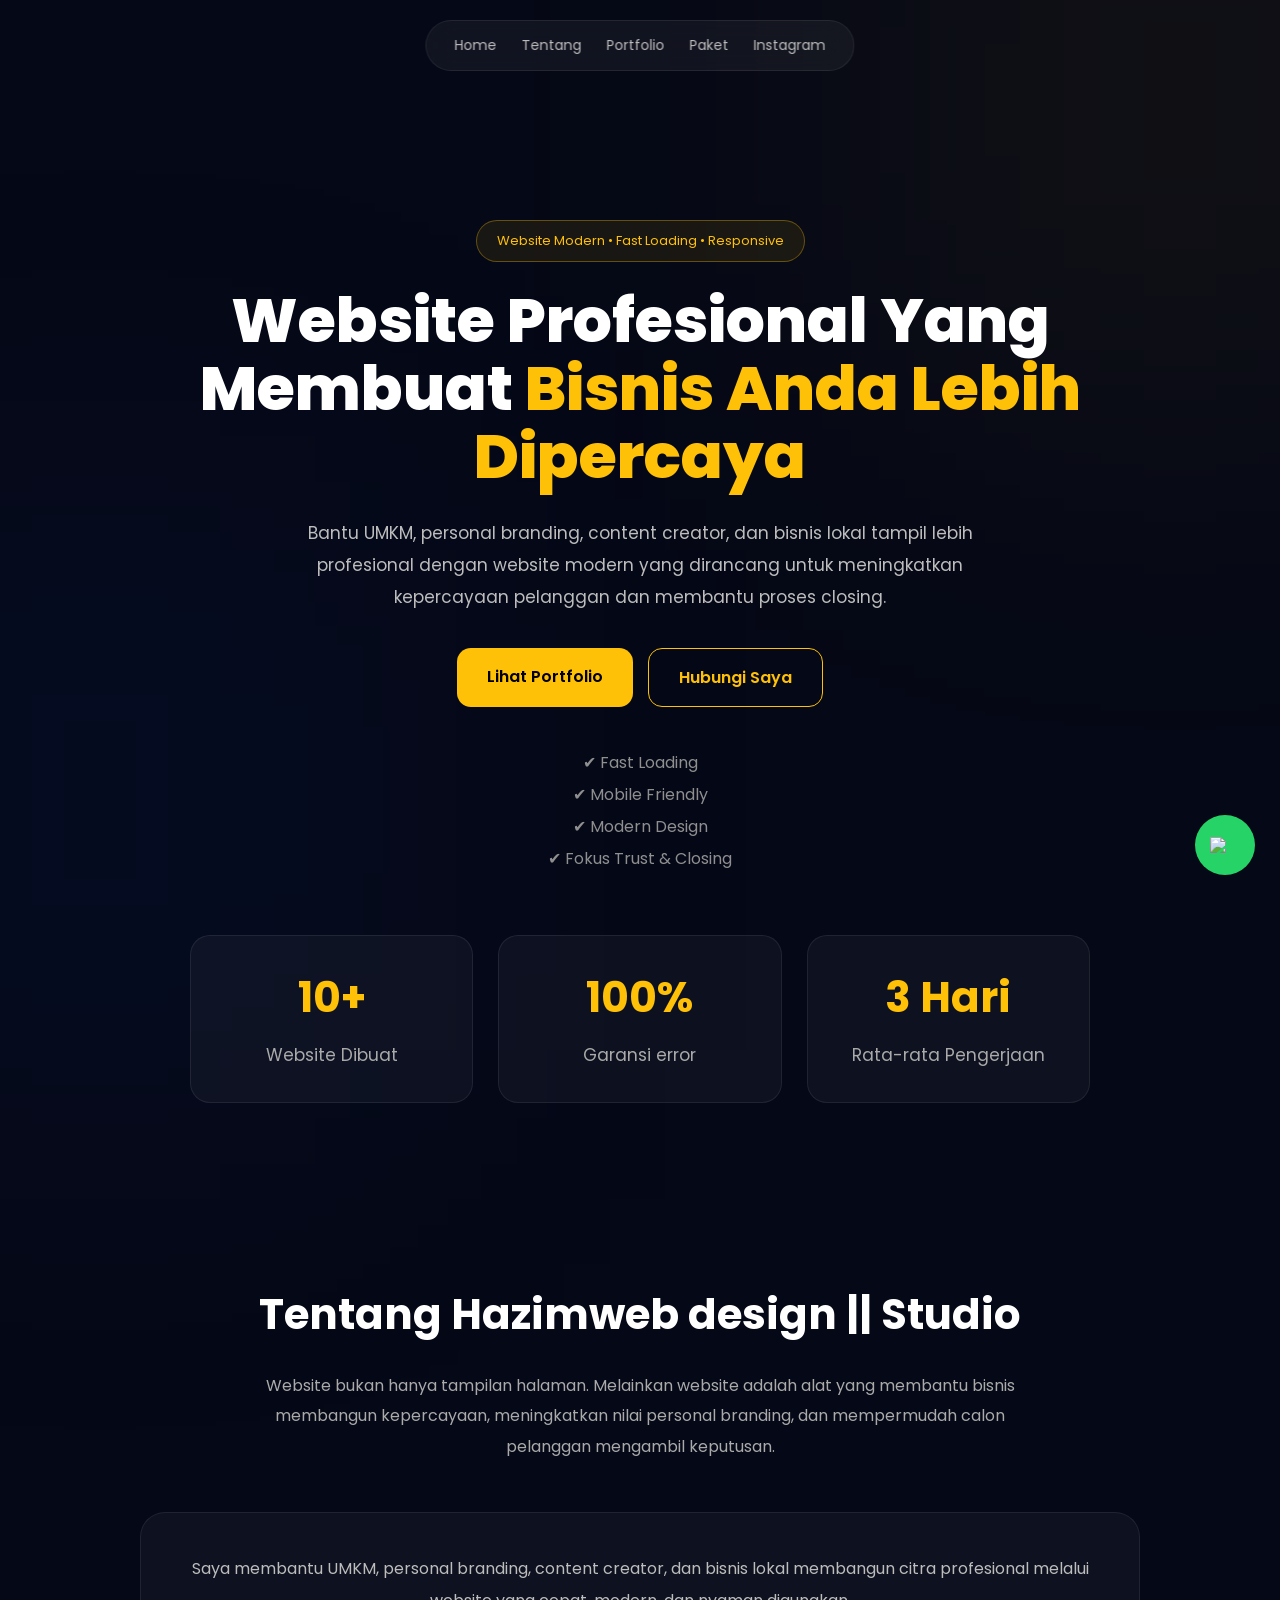
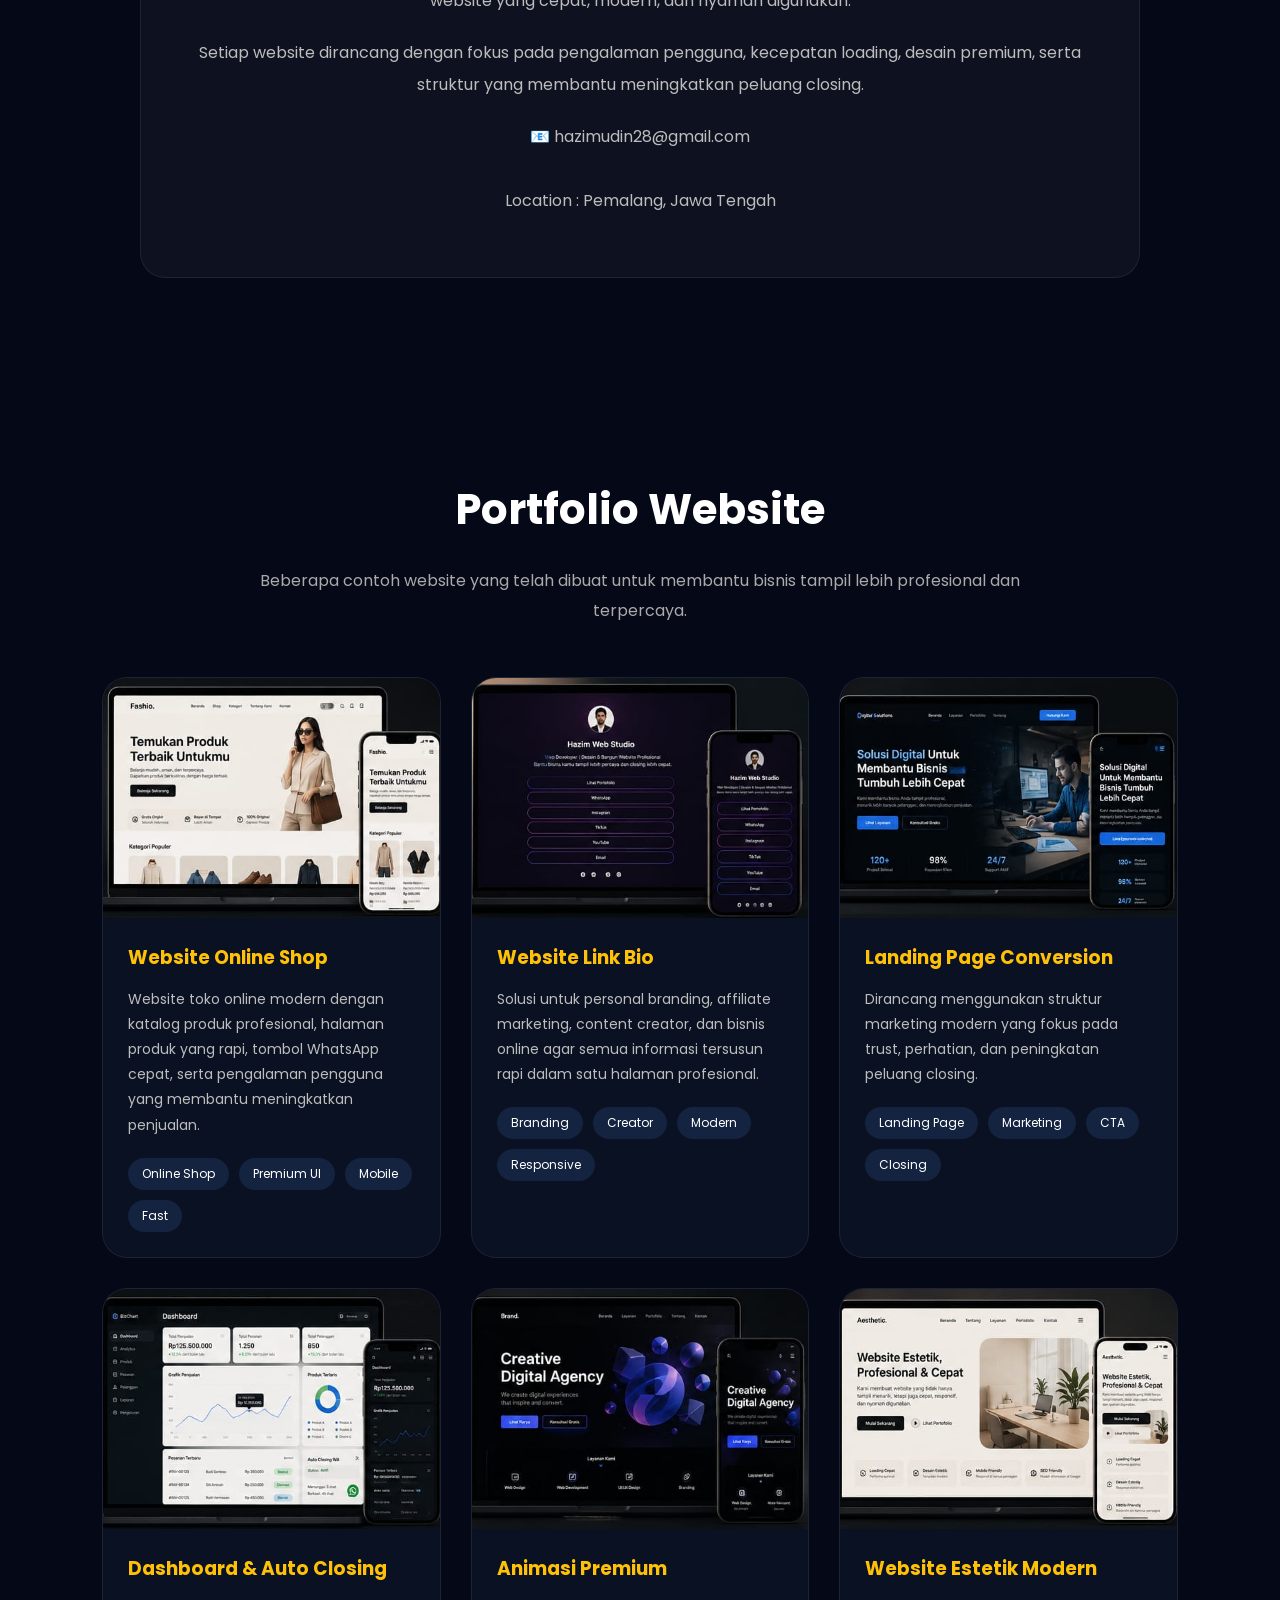
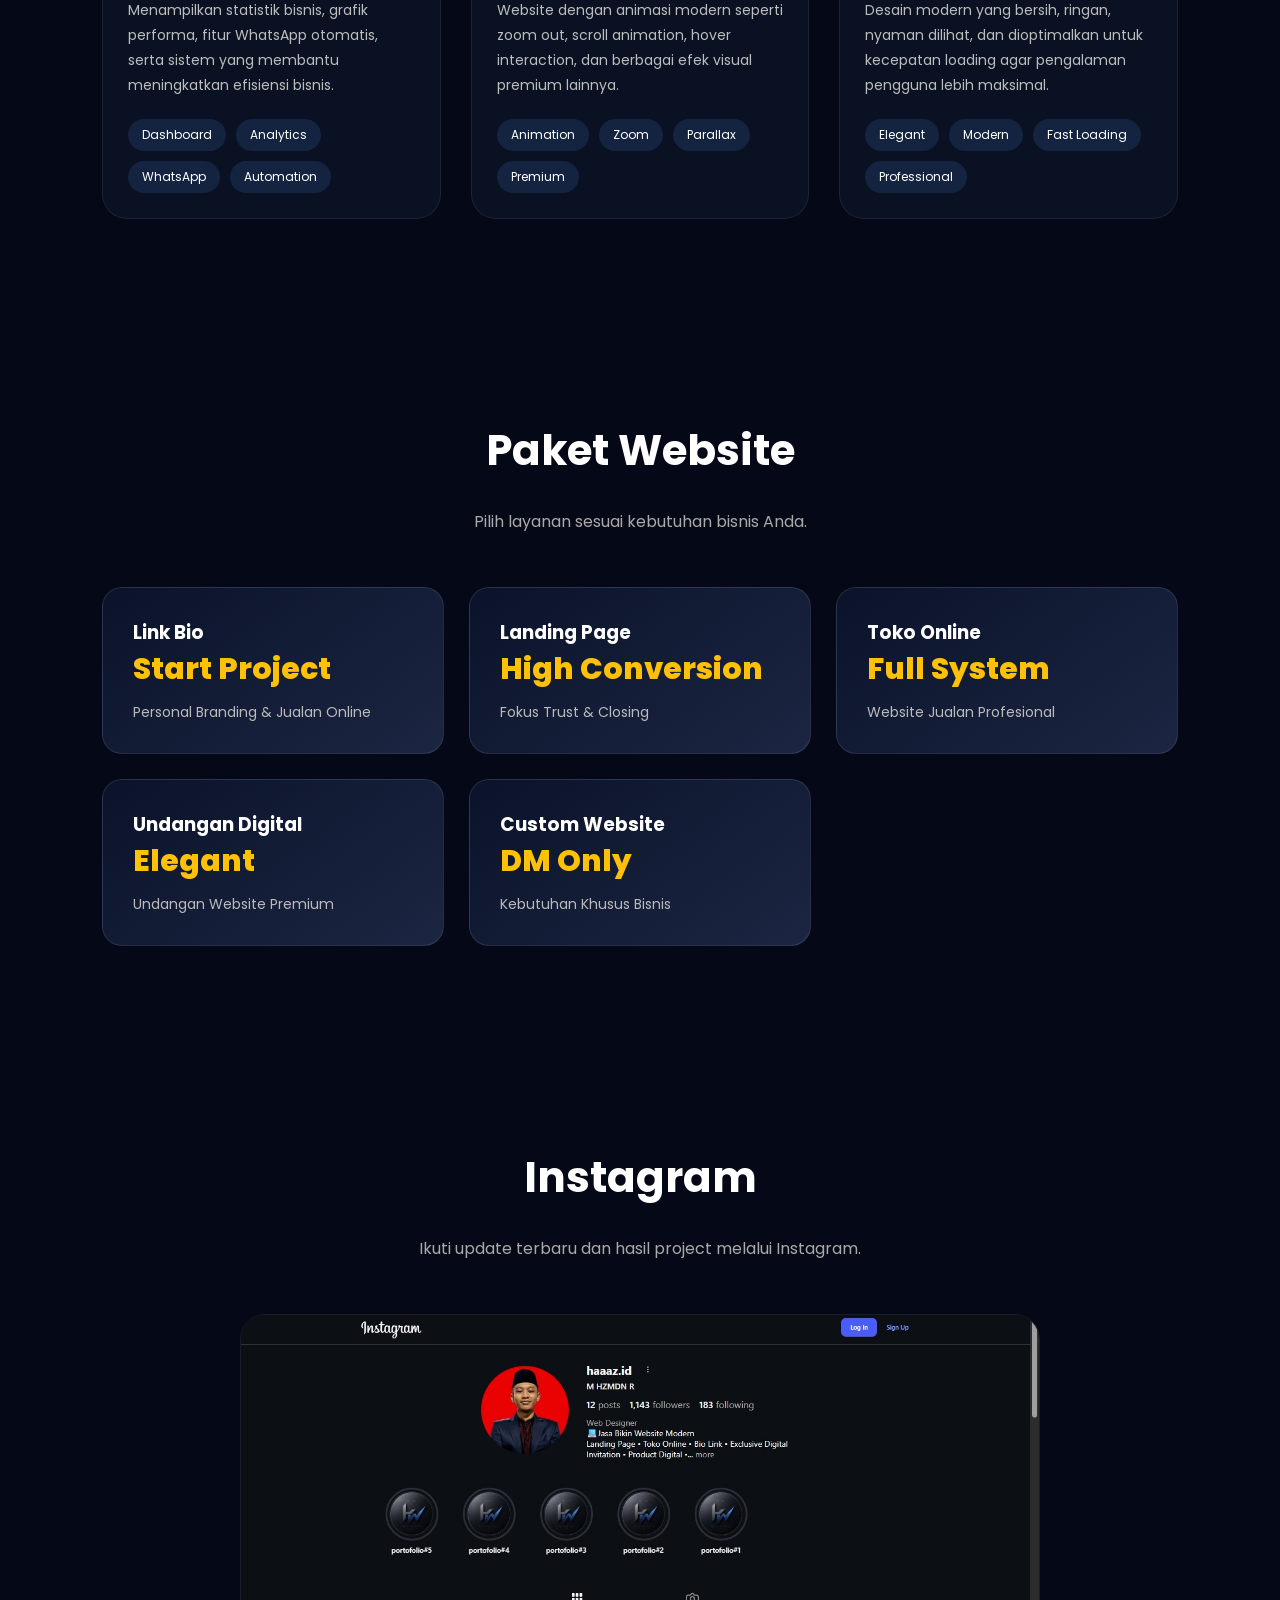
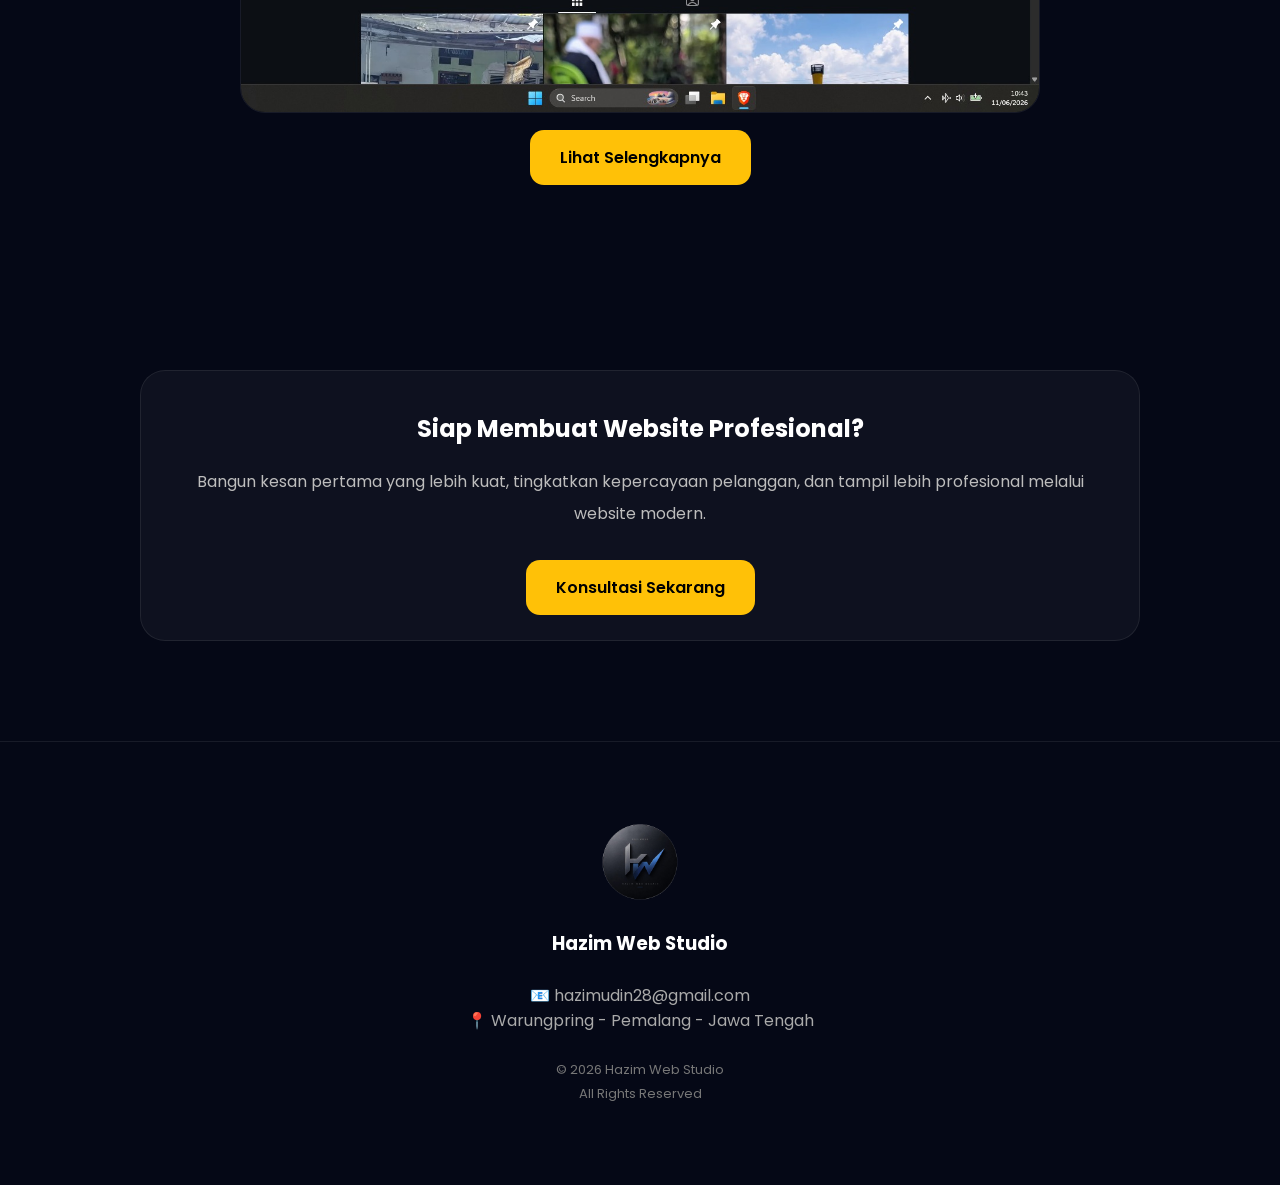
==== commit cb9eb4ea: "Add files via upload" ====
--- a/index.html
+++ b/index.html
@@ -3,13 +3,20 @@
 <head>
 <meta charset="UTF-8">
 <meta name="viewport" content="width=device-width, initial-scale=1.0">
-<title>Hazim Web Desain</title>
-
-<link href="https://fonts.googleapis.com/css2?family=Poppins:wght@300;400;600;800&display=swap" rel="stylesheet">
+
+<title>Hazimweb Design || Studio</title>
+
+<link href="https://fonts.googleapis.com/css2?family=Poppins:wght@300;400;500;600;700;800&display=swap" rel="stylesheet">
 
 <style>
 
-*{margin:0;padding:0;box-sizing:border-box;font-family:'Poppins',sans-serif;}
+*{
+margin:0;
+padding:0;
+box-sizing:border-box;
+font-family:'Poppins',sans-serif;
+scroll-behavior:smooth;
+}
 
 body{
 background:#050816;
@@ -17,66 +24,288 @@
 overflow-x:hidden;
 }
 
+/* BACKGROUND */
+
+body::before{
+content:'';
+position:fixed;
+width:500px;
+height:500px;
+background:#ffc10715;
+filter:blur(180px);
+top:-150px;
+right:-150px;
+z-index:-1;
+}
+
+body::after{
+content:'';
+position:fixed;
+width:500px;
+height:500px;
+background:#2563eb15;
+filter:blur(180px);
+bottom:-150px;
+left:-150px;
+z-index:-1;
+}
+
 /* LOADER */
+
 .loader{
 position:fixed;
 width:100%;
 height:100%;
 background:#050816;
 display:flex;
+justify-content:center;
 align-items:center;
-justify-content:center;
 flex-direction:column;
-z-index:99999;
-}
-
-.loader img{width:90px;margin-bottom:20px;}
-.loader-text{color:#aaa;font-size:14px;}
+z-index:999999;
+}
+
+.loader img{
+width:90px;
+margin-bottom:20px;
+}
+
+.loader-text{
+color:#aaa;
+font-size:14px;
+}
+
+/* NAVBAR */
+
+.nav{
+position:fixed;
+top:20px;
+left:50%;
+transform:translateX(-50%);
+padding:14px 28px;
+display:flex;
+gap:25px;
+background:rgba(255,255,255,.05);
+backdrop-filter:blur(15px);
+border:1px solid rgba(255,255,255,.08);
+border-radius:50px;
+z-index:9999;
+}
+
+.nav div{
+cursor:pointer;
+font-size:14px;
+color:#bbb;
+transition:.3s;
+}
+
+.nav div:hover{
+color:#ffc107;
+}
 
 /* HERO */
+
 .hero{
 min-height:100vh;
+padding-top:220px;
+padding-left:20px;
+padding-right:20px;
+padding-bottom:80px;
 display:flex;
 flex-direction:column;
+align-items:center;
+justify-content:flex-start;
+text-align:center;
+max-width:1200px;
+margin:auto;
+}
+
+.badge{
+padding:10px 20px;
+background:#ffc10715;
+border:1px solid #ffc10755;
+border-radius:50px;
+font-size:13px;
+color:#ffc107;
+margin-bottom:25px;
+}
+
+.hero h1{
+font-size:62px;
+font-weight:800;
+line-height:1.1;
+max-width:950px;
+margin-bottom:25px;
+}
+
+.hero span{
+color:#ffc107;
+}
+
+.hero p{
+max-width:750px;
+color:#bdbdbd;
+line-height:1.9;
+font-size:17px;
+}
+
+.hero-btns{
+display:flex;
+gap:15px;
+margin-top:35px;
+flex-wrap:wrap;
 justify-content:center;
-align-items:center;
+}
+
+.btn{
+padding:16px 30px;
+border-radius:14px;
+font-weight:600;
+text-decoration:none;
+transition:.3s;
+}
+
+.btn-primary{
+background:#ffc107;
+color:#000;
+}
+
+.btn-secondary{
+border:1px solid #ffc107;
+color:#ffc107;
+}
+
+.btn:hover{
+transform:translateY(-5px);
+}
+
+.trust{
+margin-top:40px;
+color:#8f8f8f;
+line-height:2;
+}
+
+.stats{
+display:grid;
+grid-template-columns:repeat(3,1fr);
+gap:25px;
+width:100%;
+max-width:900px;
+margin-top:60px;
+}
+
+.stat{
+background:rgba(255,255,255,.04);
+border:1px solid rgba(255,255,255,.08);
+padding:30px;
+border-radius:20px;
+}
+
+.stat h3{
+font-size:42px;
+color:#ffc107;
+margin-bottom:10px;
+}
+
+.stat p{
+color:#aaa;
+}
+
+/* SECTION */
+
+section{
+padding:100px 8%;
+}
+
+.section-title{
+font-size:42px;
 text-align:center;
-padding:40px 20px;
-max-width:900px;
+margin-bottom:25px;
+}
+
+.section-sub{
+text-align:center;
+max-width:800px;
 margin:auto;
-}
-
-.hero h1{
-font-size:38px;
-font-weight:700;
-line-height:1.3;
-max-width:700px;
-}
-
-.hero span{color:#ffc107;}
-
-.hero p{
-color:#9aa0a6;
-max-width:600px;
-margin:20px 0;
-line-height:1.7;
-font-size:15px;
-}
-
-/* TRUST POINT */
-.trust{
-margin-top:30px;
-font-size:13px;
-color:#888;
+color:#aaa;
+line-height:1.9;
+margin-bottom:50px;
+}
+
+/* ABOUT */
+
+.about-card{
+max-width:1000px;
+margin:auto;
+padding:40px;
+background:rgba(255,255,255,.04);
+border:1px solid rgba(255,255,255,.08);
+border-radius:25px;
+text-align:center;
+}
+
+.about-card p{
 line-height:2;
+color:#bdbdbd;
+margin-bottom:20px;
+}
+
+/* PORTFOLIO */
+
+.portfolio-grid{
+display:grid;
+grid-template-columns:repeat(auto-fit,minmax(320px,1fr));
+gap:30px;
+}
+
+.port-card{
+background:#091122;
+border-radius:25px;
+overflow:hidden;
+border:1px solid rgba(255,255,255,.08);
+transition:.4s;
+}
+
+.port-card:hover{
+transform:translateY(-10px);
+}
+
+.port-card img{
+width:100%;
+height:240px;
+object-fit:cover;
+display:block;
+}
+
+.port-content{
+padding:25px;
+}
+
+.port-content h3{
+color:#ffc107;
+margin-bottom:15px;
+}
+
+.port-content p{
+color:#bdbdbd;
+line-height:1.8;
+font-size:14px;
+}
+
+.tags{
+display:flex;
+flex-wrap:wrap;
+gap:10px;
+margin-top:20px;
+}
+
+.tags span{
+background:#14233f;
+padding:7px 14px;
+border-radius:30px;
+font-size:12px;
 }
 
 /* PRICING */
-.pricing{
-display:none;
-min-height:100vh;
-padding:100px 8%;
-}
 
 .cards{
 display:grid;
@@ -91,41 +320,38 @@
 border:1px solid rgba(255,255,255,.1);
 cursor:pointer;
 transition:.3s;
-position:relative;
-overflow:hidden;
-}
-
-.card::after{
-content:'';
-position:absolute;
-width:200px;
-height:200px;
-background:#ffc10722;
-border-radius:50%;
-top:-80px;
-right:-80px;
 }
 
 .card:hover{
-transform:translateY(-8px) scale(1.02);
+transform:translateY(-8px);
 border-color:#ffc107;
 }
 
-.price{font-size:30px;color:#ffc107;font-weight:800;}
-.desc{color:#bbb;font-size:14px;margin-top:10px;}
+.price{
+font-size:30px;
+font-weight:800;
+color:#ffc107;
+}
+
+.desc{
+margin-top:10px;
+font-size:14px;
+color:#bbb;
+}
 
 /* POPUP */
+
 .popup{
 position:fixed;
 top:0;
 left:0;
 width:100%;
 height:100%;
-background:rgba(0,0,0,.6);
-backdrop-filter:blur(12px);
 display:none;
 align-items:center;
 justify-content:center;
+background:rgba(0,0,0,.75);
+backdrop-filter:blur(10px);
 z-index:99999;
 }
 
@@ -133,19 +359,20 @@
 background:#08111f;
 padding:30px;
 border-radius:20px;
-max-width:500px;
-width:100%;
+max-width:600px;
+width:90%;
 max-height:80vh;
 overflow:auto;
 }
 
 .close{
+cursor:pointer;
 float:right;
-cursor:pointer;
-font-size:18px;
-}
-
-/* FLOAT */
+font-size:22px;
+}
+
+/* WA */
+
 .menu-btn{
 position:fixed;
 bottom:25px;
@@ -158,249 +385,542 @@
 align-items:center;
 justify-content:center;
 cursor:pointer;
-z-index:9999;
-}
-
-.menu{
-display:none;
-position:fixed;
-bottom:100px;
-right:25px;
-flex-direction:column;
-gap:10px;
-}
-
-.menu a{
-background:#111;
-padding:10px;
-border-radius:10px;
-color:white;
-text-decoration:none;
-}
-
-/* NAV */
+z-index:99999;
+}
+
+/* MOBILE */
+
+@media(max-width:768px){
+
 .nav{
-position:fixed;
-top:0;
-right:0;
-padding:20px;
-display:flex;
-gap:20px;
-font-size:14px;
-z-index:999;
-}
-
-.nav div{cursor:pointer;color:#aaa;}
-.nav div:hover{color:white;}
+gap:12px;
+padding:12px 18px;
+}
+
+.nav div{
+font-size:12px;
+}
+
+.hero{
+padding-top:180px;
+}
+
+.hero h1{
+font-size:36px;
+line-height:1.2;
+}
+
+.hero p{
+font-size:15px;
+}
+
+.stats{
+grid-template-columns:1fr;
+}
+
+.section-title{
+font-size:32px;
+}
+
+}
 
 </style>
 </head>
 
 <body>
 
-<!-- LOADER -->
 <div class="loader" id="loader">
 <img src="logo.png">
 <div class="loader-text" id="loaderText">Loading system...</div>
 </div>
 
-<!-- NAV -->
 <div class="nav">
-<div onclick="goHero()">Home</div>
-<div onclick="goPricing()">Paket</div>
-<div onclick="window.open('https://www.instagram.com/haaaz.id')">Instagram</div>
-</div>
-
-<!-- HERO -->
-<div class="hero" id="hero" style="display:none;">
+<div onclick="scrollToSection('hero')">Home</div>
+<div onclick="scrollToSection('about')">Tentang</div>
+<div onclick="scrollToSection('portfolio')">Portfolio</div>
+<div onclick="scrollToSection('pricing')">Paket</div>
+<div onclick="scrollToSection('instagram')">Instagram</div>
+</div>
+
+<section class="hero" id="hero">
+
+<div class="badge">
+Website Modern • Fast Loading • Responsive
+</div>
+
 <h1>
-Website Bukan Cuma Tampilan...<br>
-<span>Tapi Alat Bikin Orang Percaya & Langsung Chat Anda</span>
+Website Profesional Yang Membuat
+<span>Bisnis Anda Lebih Dipercaya</span>
 </h1>
 
 <p>
-Banyak bisnis gagal closing bukan karena produknya jelek,
-tapi karena terlihat tidak meyakinkan.
-Website ini dirancang untuk membangun trust dalam hitungan detik,
-membuat calon customer merasa aman, profesional, dan siap membeli.
-</p>
+Bantu UMKM, personal branding, content creator, dan bisnis lokal
+tampil lebih profesional dengan website modern yang dirancang
+untuk meningkatkan kepercayaan pelanggan dan membantu proses closing.
+</p>
+
+<div class="hero-btns">
+
+<a href="#portfolio" class="btn btn-primary">
+Lihat Portfolio
+</a>
+
+<a href="https://wa.me/6287841232441" class="btn btn-secondary">
+Hubungi Saya
+</a>
+
+</div>
 
 <div class="trust">
-✔ Tampilan Premium Level Agency<br>
-✔ Struktur Copywriting Fokus Closing<br>
-✔ Mobile Friendly Semua Device<br>
-✔ Loading Cepat & Nyaman Dilihat<br>
-✔ Revisi Sampai Jadi<br>
-✔ Meningkatkan Value & Harga Jual Bisnis Anda
-</div>
-
-</div>
+✔ Fast Loading<br>
+✔ Mobile Friendly<br>
+✔ Modern Design<br>
+✔ Fokus Trust & Closing
+</div>
+
+<div class="stats">
+
+<div class="stat">
+<h3>10+</h3>
+<p>Website Dibuat</p>
+</div>
+
+<div class="stat">
+<h3>100%</h3>
+<p>Garansi error</p>
+</div>
+
+<div class="stat">
+<h3>3 Hari</h3>
+<p>Rata-rata Pengerjaan</p>
+</div>
+
+</div>
+
+</section>
+
+<section id="about">
+
+<h2 class="section-title">Tentang Hazimweb design || Studio</h2>
+
+<p class="section-sub">
+Website bukan hanya tampilan halaman. Melainkan website adalah alat yang membantu bisnis
+membangun kepercayaan, meningkatkan nilai personal branding, dan mempermudah calon pelanggan mengambil keputusan.
+</p>
+
+<div class="about-card">
+
+<p>
+Saya membantu UMKM, personal branding, content creator, dan bisnis lokal
+membangun citra profesional melalui website yang cepat, modern, dan nyaman digunakan.
+</p>
+
+<p>
+Setiap website dirancang dengan fokus pada pengalaman pengguna,
+kecepatan loading, desain premium, serta struktur yang membantu meningkatkan peluang closing.
+</p>
+
+<p>
+📧 hazimudin28@gmail.com
+<br><br>
+Location : Pemalang, Jawa Tengah
+</p>
+
+</div>
+
+</section>
+
+<section id="portfolio">
+
+<h2 class="section-title">Portfolio Website</h2>
+
+<p class="section-sub">
+Beberapa contoh website yang telah dibuat untuk membantu bisnis tampil lebih profesional dan terpercaya.
+</p>
+
+<div class="portfolio-grid">
+<!-- PORTFOLIO 1 -->
+
+<div class="port-card">
+<img src="porto1.jpg">
+<div class="port-content">
+<h3>Website Online Shop</h3>
+<p>
+Website toko online modern dengan katalog produk profesional,
+halaman produk yang rapi, tombol WhatsApp cepat,
+serta pengalaman pengguna yang membantu meningkatkan penjualan.
+</p>
+<div class="tags">
+<span>Online Shop</span>
+<span>Premium UI</span>
+<span>Mobile</span>
+<span>Fast</span>
+</div>
+</div>
+</div>
+
+<!-- PORTFOLIO 2 -->
+
+<div class="port-card">
+<img src="porto2.jpg">
+<div class="port-content">
+<h3>Website Link Bio</h3>
+<p>
+Solusi untuk personal branding, affiliate marketing,
+content creator, dan bisnis online agar semua informasi
+tersusun rapi dalam satu halaman profesional.
+</p>
+<div class="tags">
+<span>Branding</span>
+<span>Creator</span>
+<span>Modern</span>
+<span>Responsive</span>
+</div>
+</div>
+</div>
+
+<!-- PORTFOLIO 3 -->
+
+<div class="port-card">
+<img src="porto3.jpg">
+<div class="port-content">
+<h3>Landing Page Conversion</h3>
+<p>
+Dirancang menggunakan struktur marketing modern yang fokus
+pada trust, perhatian, dan peningkatan peluang closing.
+</p>
+<div class="tags">
+<span>Landing Page</span>
+<span>Marketing</span>
+<span>CTA</span>
+<span>Closing</span>
+</div>
+</div>
+</div>
+
+<!-- PORTFOLIO 4 -->
+
+<div class="port-card">
+<img src="porto4.jpg">
+<div class="port-content">
+<h3>Dashboard & Auto Closing</h3>
+<p>
+Menampilkan statistik bisnis, grafik performa,
+fitur WhatsApp otomatis, serta sistem yang membantu
+meningkatkan efisiensi bisnis.
+</p>
+<div class="tags">
+<span>Dashboard</span>
+<span>Analytics</span>
+<span>WhatsApp</span>
+<span>Automation</span>
+</div>
+</div>
+</div>
+
+<!-- PORTFOLIO 5 -->
+
+<div class="port-card">
+<img src="porto5.jpg">
+<div class="port-content">
+<h3>Animasi Premium</h3>
+<p>
+Website dengan animasi modern seperti zoom out,
+scroll animation, hover interaction,
+dan berbagai efek visual premium lainnya.
+</p>
+<div class="tags">
+<span>Animation</span>
+<span>Zoom</span>
+<span>Parallax</span>
+<span>Premium</span>
+</div>
+</div>
+</div>
+
+<!-- PORTFOLIO 6 -->
+
+<div class="port-card">
+<img src="porto6.jpg">
+<div class="port-content">
+<h3>Website Estetik Modern</h3>
+<p>
+Desain modern yang bersih, ringan,
+nyaman dilihat, dan dioptimalkan untuk kecepatan loading
+agar pengalaman pengguna lebih maksimal.
+</p>
+<div class="tags">
+<span>Elegant</span>
+<span>Modern</span>
+<span>Fast Loading</span>
+<span>Professional</span>
+</div>
+</div>
+</div>
+
+</div>
+
+</section>
 
 <!-- PRICING -->
-<div class="pricing" id="pricing">
-
-<h2 style="margin-bottom:30px;">Paket Website</h2>
+
+<section id="pricing">
+
+<h2 class="section-title">
+Paket Website
+</h2>
+
+<p class="section-sub">
+Pilih layanan sesuai kebutuhan bisnis Anda.
+</p>
 
 <div class="cards">
 
 <div class="card" onclick="openPopup('Link Bio',linkbio)">
 <h3>Link Bio</h3>
 <div class="price">Start Project</div>
-<div class="desc">Untuk personal branding & jualan sederhana</div>
+<div class="desc">Personal Branding & Jualan Online</div>
 </div>
 
 <div class="card" onclick="openPopup('Landing Page',landing)">
 <h3>Landing Page</h3>
 <div class="price">High Conversion</div>
-<div class="desc">Fokus meningkatkan closing & trust</div>
+<div class="desc">Fokus Trust & Closing</div>
 </div>
 
 <div class="card" onclick="openPopup('Toko Online',shop)">
 <h3>Toko Online</h3>
 <div class="price">Full System</div>
-<div class="desc">Website jualan profesional</div>
-</div>
-
-<div class="card" onclick="openPopup('Custom',custom)">
-<h3>Custom</h3>
+<div class="desc">Website Jualan Profesional</div>
+</div>
+
+<div class="card" onclick="openPopup('Undangan Digital',undangan)">
+<h3>Undangan Digital</h3>
+<div class="price">Elegant</div>
+<div class="desc">Undangan Website Premium</div>
+</div>
+
+<div class="card" onclick="openPopup('Custom Website',custom)">
+<h3>Custom Website</h3>
 <div class="price">DM Only</div>
-<div class="desc">Kebutuhan khusus bisnis Anda</div>
-</div>
-
-</div>
-
-</div>
+<div class="desc">Kebutuhan Khusus Bisnis</div>
+</div>
+
+</div>
+
+</section>
+
+<!-- INSTAGRAM -->
+
+<section id="instagram">
+
+<h2 class="section-title">
+Instagram
+</h2>
+
+<p class="section-sub">
+Ikuti update terbaru dan hasil project melalui Instagram.
+</p>
+
+<div style="max-width:800px;margin:auto;text-align:center;">
+
+<img src="ss.jpg"
+style="
+width:100%;
+border-radius:25px;
+border:1px solid rgba(255,255,255,.08);
+">
+
+<br><br>
+
+<a
+href="https://www.instagram.com/haaaz.id?igsh=cGh6Zjc0NWxxem56"
+target="_blank"
+class="btn btn-primary">
+Lihat Selengkapnya
+</a>
+
+</div>
+
+</section>
+
+<!-- CTA -->
+
+<section>
+
+<div class="about-card">
+
+<h2 style="margin-bottom:20px;">
+Siap Membuat Website Profesional?
+</h2>
+
+<p>
+Bangun kesan pertama yang lebih kuat,
+tingkatkan kepercayaan pelanggan,
+dan tampil lebih profesional melalui website modern.
+</p>
+
+<br>
+
+<a href="https://wa.me/6287841232441"
+class="btn btn-primary">
+Konsultasi Sekarang
+</a>
+
+</div>
+
+</section>
+
+<!-- FOOTER -->
+
+<footer style="
+padding:80px 20px;
+text-align:center;
+border-top:1px solid rgba(255,255,255,.08);
+">
+
+<img src="logo.png"
+style="width:80px;margin-bottom:20px;">
+
+<h3>Hazim Web Studio</h3>
+
+<br>
+
+<p style="color:#aaa;">
+📧 hazimudin28@gmail.com
+</p>
+
+<p style="color:#aaa;">
+📍 Warungpring - Pemalang - Jawa Tengah
+</p>
+
+<br>
+
+<p style="font-size:13px;color:#777;line-height:1.8;">
+© 2026 Hazim Web Studio
+<br>
+All Rights Reserved
+</p>
+
+</footer>
 
 <!-- POPUP -->
+
 <div class="popup" id="popup">
+
 <div class="popup-box">
-<span class="close" onclick="closePopup()">✖</span>
+
+<span class="close" onclick="closePopup()">✕</span>
+
 <h3 id="popupTitle"></h3>
+
+<br>
+
 <p id="popupText"></p>
-</div>
-</div>
-
-<!-- FLOAT -->
-<div class="menu" id="menu">
-<a href="https://wa.me/6287841232441">WhatsApp</a>
-<a href="https://www.instagram.com/haaaz.id">Instagram</a>
-</div>
-
-<div class="menu-btn" onclick="toggleMenu()">
+
+</div>
+
+</div>
+
+<!-- FLOAT WA -->
+
+<div class="menu-btn"
+onclick="window.open('https://wa.me/6287841232441')">
+
 <img src="https://cdn-icons-png.flaticon.com/512/733/733585.png" width="30">
+
 </div>
 
 <script>
 
-/* LOADING TEXT */
-const texts = [
+/* LOADER */
+
+const texts=[
 "Loading system...",
+"Preparing portfolio...",
 "Optimizing UI...",
-"Building trust engine...",
+"Building trust...",
 "Almost ready..."
 ];
+
 let i=0;
+
 setInterval(()=>{
-document.getElementById("loaderText").innerText=texts[i%texts.length];
+
+const txt=document.getElementById("loaderText");
+
+if(txt){
+txt.innerText=texts[i%texts.length];
 i++;
+}
+
 },800);
 
-/* LOAD */
 window.onload=()=>{
+
 setTimeout(()=>{
+
+const loader=document.getElementById("loader");
+
+if(loader){
 loader.style.display="none";
-hero.style.display="flex";
-},2500);
+}
+
+},1800);
+
 };
 
-/* NAV */
-function goPricing(){
-hero.style.display="none";
-pricing.style.display="block";
-}
-
-function goHero(){
-pricing.style.display="none";
-hero.style.display="flex";
-}
-
-/* POPUP COPYWRITING */
-const linkbio = `
-Cocok untuk Anda yang ingin terlihat profesional di sosial media.
-
-Bukan sekadar link biasa.
-Ini adalah halaman yang dirancang untuk membuat orang langsung percaya
-bahwa Anda serius dalam bisnis.
-
-Ketika seseorang klik,
-mereka langsung melihat brand yang rapi,
-terstruktur, dan meyakinkan.
-
-Efeknya:
-orang lebih yakin klik, chat, dan beli.
-`;
-
-const landing = `
-Ini adalah senjata utama untuk closing.
-
-Struktur halaman dibuat bukan asal desain,
-tapi berdasarkan alur psikologi pembeli:
-dari perhatian → percaya → tertarik → beli.
-
-Website ini membantu menjawab keraguan customer
-sebelum mereka sempat bertanya.
-
-Hasilnya:
-chat meningkat,
-closing lebih mudah,
-dan bisnis terlihat jauh lebih mahal.
-`;
-
-const shop = `
-Website toko online bukan cuma soal jualan,
-tapi soal pengalaman.
-
-Ketika tampilan rapi dan profesional,
-customer merasa aman untuk membeli.
-
-Anda tidak lagi terlihat seperti penjual biasa,
-tapi brand yang serius.
-
-Efeknya:
-harga bisa naik,
-trust meningkat,
-dan penjualan lebih stabil.
-`;
-
-const custom = `
-Setiap bisnis punya kebutuhan berbeda.
-
-Di sini Anda bisa request website sesuai strategi bisnis Anda:
-mulai dari branding, funnel, sampai sistem jualan lengkap.
-
-Semua dibuat dengan tujuan utama:
-membuat bisnis Anda terlihat premium
-dan meningkatkan closing secara nyata.
-`;
-
-function openPopup(t,x){
-popup.style.display="flex";
-popupTitle.innerText=t;
-popupText.innerText=x;
+/* NAVIGATION */
+
+function scrollToSection(id){
+
+document.getElementById(id).scrollIntoView({
+behavior:"smooth"
+});
+
+}
+
+/* POPUP DATA */
+
+const linkbio=`Halaman link bio profesional yang membantu meningkatkan kredibilitas akun sosial media dan memudahkan pengunjung menemukan semua informasi penting dalam satu tempat.`;
+
+const landing=`Landing page dirancang menggunakan struktur marketing modern yang fokus pada peningkatan trust, perhatian, dan peluang closing.`;
+
+const shop=`Website toko online profesional dengan tampilan premium, katalog produk, integrasi WhatsApp, dan pengalaman pengguna yang nyaman.`;
+
+const undangan=`Undangan digital modern berbasis website dengan fitur countdown, galeri foto, Google Maps, RSVP, buku tamu digital, ucapan online, dan musik otomatis.`;
+
+const custom=`Website dibuat sesuai kebutuhan bisnis Anda mulai dari company profile, dashboard, sistem internal, landing page custom, hingga kebutuhan digital lainnya.`;
+
+function openPopup(title,text){
+
+document.getElementById("popup").style.display="flex";
+
+document.getElementById("popupTitle").innerText=title;
+
+document.getElementById("popupText").innerText=text;
+
 document.body.style.overflow="hidden";
+
 }
 
 function closePopup(){
-popup.style.display="none";
+
+document.getElementById("popup").style.display="none";
+
 document.body.style.overflow="auto";
-}
-
-/* FLOAT */
-function toggleMenu(){
-menu.style.display = menu.style.display==="flex"?"none":"flex";
-}
+
+}
+
+document.getElementById("popup").addEventListener("click",function(e){
+
+if(e.target===this){
+closePopup();
+}
+
+});
 
 </script>
 
 </body>
-</html>
+</html>
